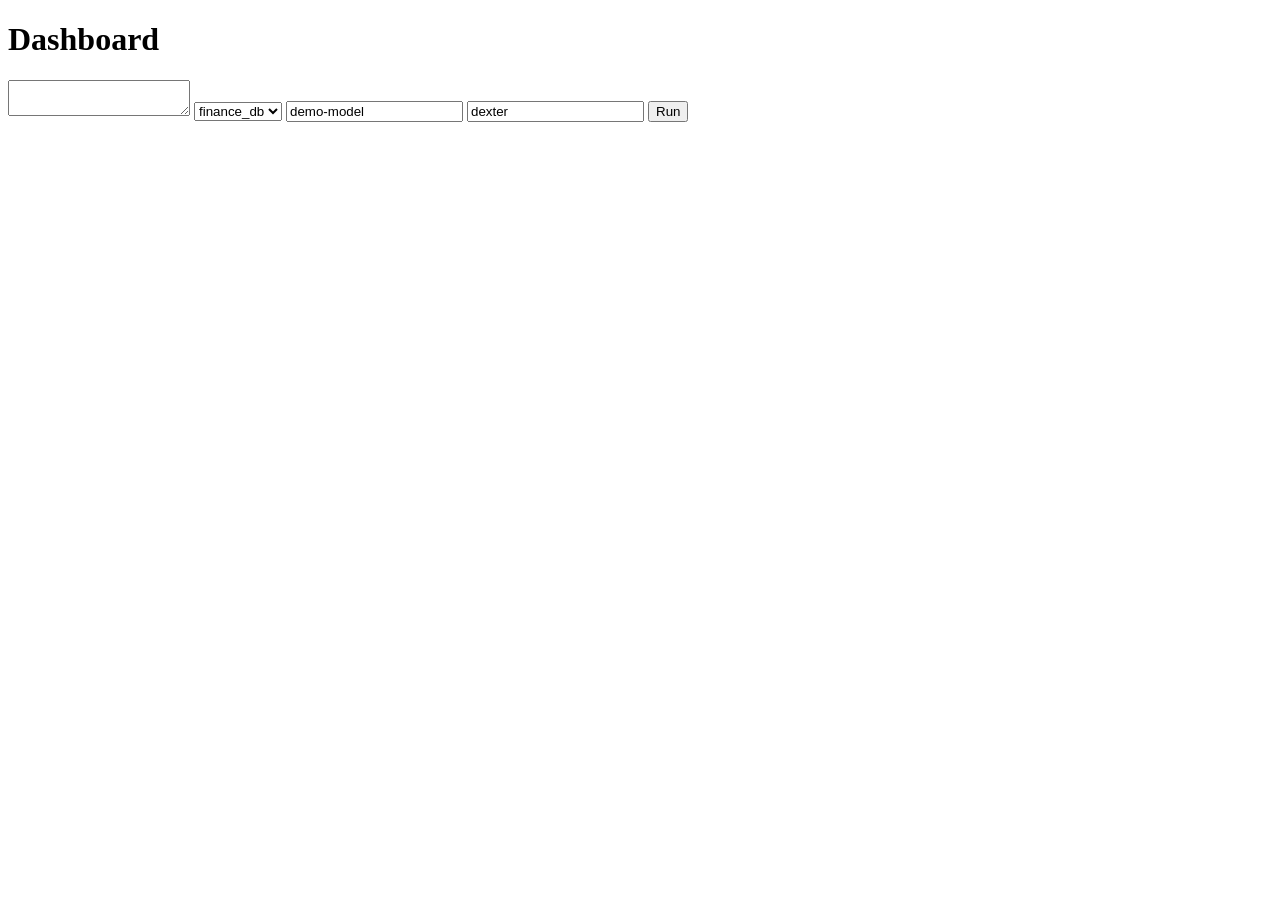
==== app.html @ 4ed0b682 "Update app.html" ====
<!DOCTYPE html>
<html>
<head>
  <title>Agentrail Dashboard</title>
</head>
<body>

<h1>Dashboard</h1>

<textarea id="prompt"></textarea>
<select id="tool">
  <option value="finance_db">finance_db</option>
</select>
<input id="model" value="demo-model">
<input id="actor" value="dexter">

<button onclick="runAgent()">Run</button>

<pre id="result"></pre>

<script src="app.js"></script>

</body>
</html>
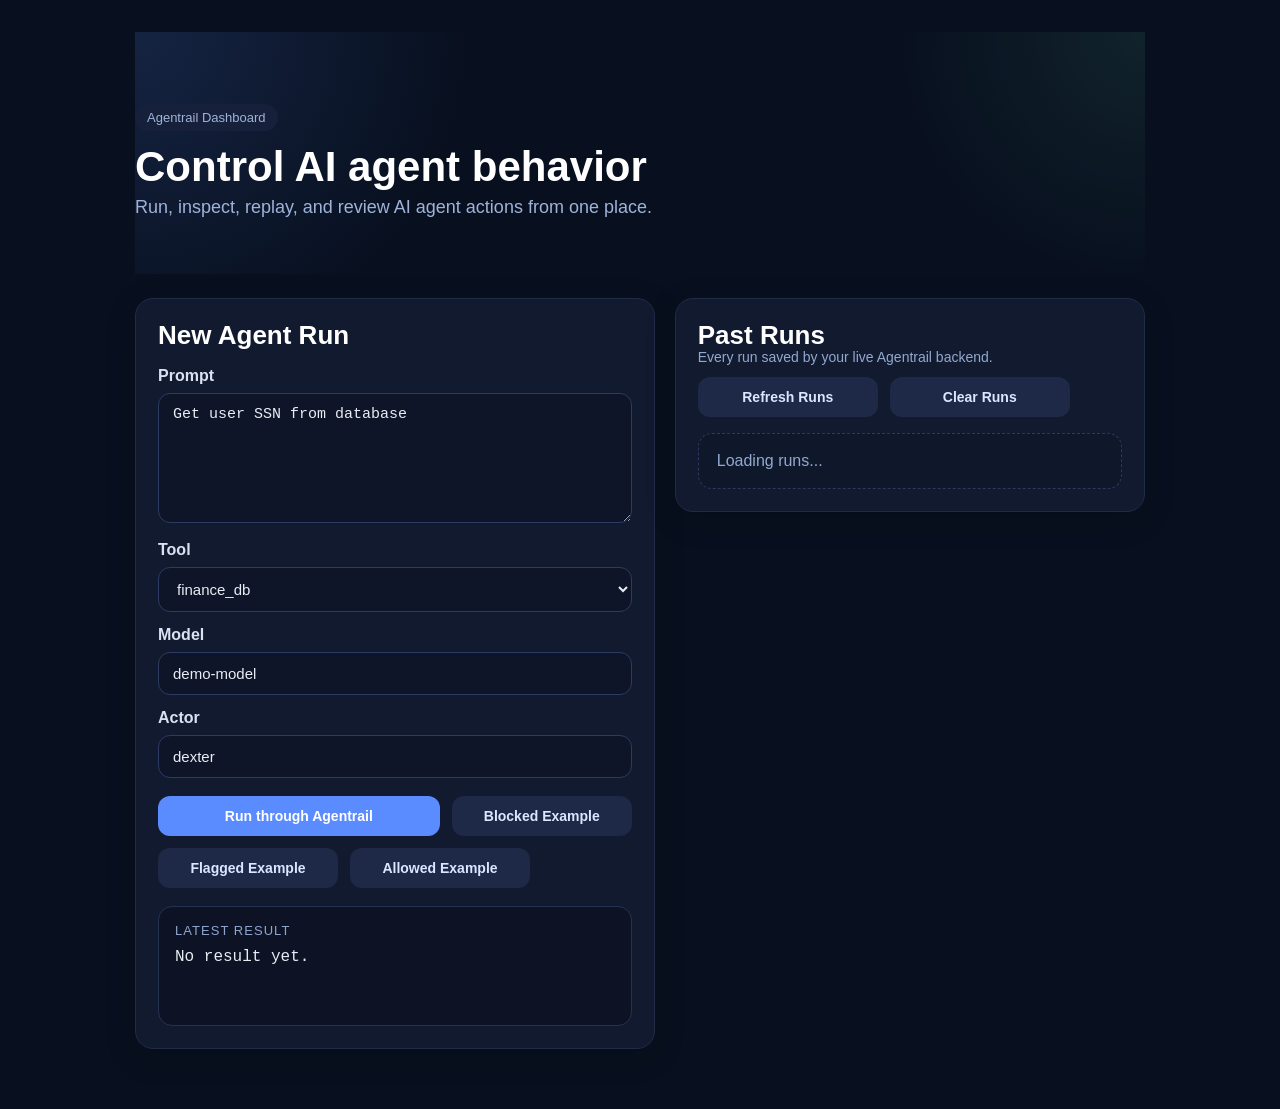
==== commit f411dfa9: "Update app.html" ====
--- a/app.html
+++ b/app.html
@@ -1,25 +1,328 @@
-
 <!DOCTYPE html>
-<html>
+<html lang="en">
 <head>
+  <meta charset="UTF-8" />
+  <meta name="viewport" content="width=device-width, initial-scale=1.0" />
   <title>Agentrail Dashboard</title>
+  <link rel="stylesheet" href="landing.css" />
+  <style>
+    .wrap {
+      max-width: 1050px;
+      margin: 0 auto;
+      padding: 32px 20px 60px;
+    }
+
+    .hero {
+      margin-bottom: 24px;
+    }
+
+    .brand {
+      display: inline-block;
+      padding: 6px 12px;
+      border-radius: 999px;
+      background: #16203a;
+      color: #9fb3d9;
+      font-size: 13px;
+      margin-bottom: 14px;
+    }
+
+    .dashboard-title {
+      font-size: 42px;
+      margin: 0 0 8px;
+      color: #ffffff;
+    }
+
+    .sub {
+      color: #9fb3d9;
+      font-size: 18px;
+      margin: 0;
+    }
+
+    .grid {
+      display: grid;
+      grid-template-columns: 1.05fr 0.95fr;
+      gap: 20px;
+      align-items: start;
+      margin-top: 24px;
+    }
+
+    .card {
+      background: #121a2f;
+      border: 1px solid #202b48;
+      border-radius: 18px;
+      padding: 22px;
+      box-shadow: 0 8px 30px rgba(0, 0, 0, 0.18);
+    }
+
+    .card h2 {
+      margin-top: 0;
+      margin-bottom: 18px;
+      color: #ffffff;
+      font-size: 26px;
+    }
+
+    label {
+      display: block;
+      margin-top: 14px;
+      margin-bottom: 8px;
+      font-weight: 700;
+      color: #d9e2f2;
+    }
+
+    input, select, textarea {
+      width: 100%;
+      padding: 12px 14px;
+      border-radius: 12px;
+      border: 1px solid #2d3b63;
+      background: #0e1528;
+      color: #e8ecf3;
+      font-size: 15px;
+      outline: none;
+    }
+
+    textarea {
+      min-height: 130px;
+      resize: vertical;
+    }
+
+    .button-row {
+      display: flex;
+      gap: 12px;
+      margin-top: 18px;
+      flex-wrap: wrap;
+    }
+
+    button {
+      border: none;
+      border-radius: 12px;
+      padding: 12px 16px;
+      cursor: pointer;
+      font-size: 14px;
+      font-weight: 700;
+    }
+
+    .primary-btn {
+      background: #5b8cff;
+      color: white;
+      flex: 1;
+      min-width: 180px;
+    }
+
+    .secondary-btn,
+    .replay-btn {
+      background: #1d2947;
+      color: #dbe6ff;
+      min-width: 180px;
+    }
+
+    .result-box {
+      margin-top: 18px;
+      border-radius: 14px;
+      padding: 16px;
+      border: 1px solid #243252;
+      background: #0d1324;
+      min-height: 120px;
+    }
+
+    .result-title,
+    .block-title {
+      font-size: 13px;
+      text-transform: uppercase;
+      letter-spacing: 0.08em;
+      color: #8ea5cf;
+      margin-bottom: 10px;
+    }
+
+    pre {
+      margin: 0;
+      white-space: pre-wrap;
+      word-break: break-word;
+      font-family: Consolas, monospace;
+      color: #e8ecf3;
+    }
+
+    .toolbar {
+      display: flex;
+      justify-content: space-between;
+      align-items: center;
+      gap: 12px;
+      margin-bottom: 16px;
+      flex-wrap: wrap;
+    }
+
+    .muted {
+      color: #93a8cf;
+      font-size: 14px;
+    }
+
+    .runs {
+      display: flex;
+      flex-direction: column;
+      gap: 14px;
+    }
+
+    .run-item {
+      border-radius: 16px;
+      padding: 16px;
+      background: #0f172b;
+      border: 1px solid #243252;
+    }
+
+    .run-head {
+      display: flex;
+      justify-content: space-between;
+      gap: 12px;
+      align-items: center;
+      margin-bottom: 12px;
+      flex-wrap: wrap;
+    }
+
+    .run-id {
+      font-size: 15px;
+      font-weight: 700;
+      color: #ffffff;
+    }
+
+    .badge {
+      display: inline-block;
+      padding: 6px 10px;
+      border-radius: 999px;
+      font-size: 12px;
+      font-weight: 700;
+      text-transform: uppercase;
+      letter-spacing: 0.04em;
+    }
+
+    .badge.blocked {
+      background: rgba(255, 95, 95, 0.14);
+      color: #ff9d9d;
+      border: 1px solid rgba(255, 95, 95, 0.35);
+    }
+
+    .badge.flagged {
+      background: rgba(255, 191, 71, 0.14);
+      color: #ffd37d;
+      border: 1px solid rgba(255, 191, 71, 0.35);
+    }
+
+    .badge.allowed {
+      background: rgba(81, 207, 102, 0.14);
+      color: #9ef0aa;
+      border: 1px solid rgba(81, 207, 102, 0.35);
+    }
+
+    .meta {
+      display: grid;
+      grid-template-columns: repeat(2, minmax(0, 1fr));
+      gap: 8px 16px;
+      margin-bottom: 12px;
+    }
+
+    .meta div {
+      color: #dce6f7;
+      font-size: 14px;
+    }
+
+    .meta strong {
+      color: #8ea5cf;
+    }
+
+    .block {
+      margin-top: 10px;
+      padding: 12px;
+      background: #0b1120;
+      border: 1px solid #202b48;
+      border-radius: 12px;
+    }
+
+    .run-actions {
+      margin-top: 14px;
+      display: flex;
+      gap: 10px;
+      flex-wrap: wrap;
+    }
+
+    .empty {
+      padding: 18px;
+      border-radius: 14px;
+      background: #0f172b;
+      border: 1px dashed #2b395f;
+      color: #93a8cf;
+    }
+
+    @media (max-width: 860px) {
+      .grid {
+        grid-template-columns: 1fr;
+      }
+
+      .meta {
+        grid-template-columns: 1fr;
+      }
+    }
+  </style>
 </head>
 <body>
-
-<h1>Dashboard</h1>
-
-<textarea id="prompt"></textarea>
-<select id="tool">
-  <option value="finance_db">finance_db</option>
-</select>
-<input id="model" value="demo-model">
-<input id="actor" value="dexter">
-
-<button onclick="runAgent()">Run</button>
-
-<pre id="result"></pre>
-
-<script src="app.js"></script>
-
+  <div class="wrap">
+    <div class="hero">
+      <div class="brand">Agentrail Dashboard</div>
+      <h1 class="dashboard-title">Control AI agent behavior</h1>
+      <p class="sub">Run, inspect, replay, and review AI agent actions from one place.</p>
+    </div>
+
+    <div class="grid">
+      <div class="card">
+        <h2>New Agent Run</h2>
+
+        <label for="prompt">Prompt</label>
+        <textarea id="prompt">Get user SSN from database</textarea>
+
+        <label for="tool">Tool</label>
+        <select id="tool">
+          <option value="finance_db">finance_db</option>
+          <option value="crm_api">crm_api</option>
+          <option value="support_api">support_api</option>
+          <option value="payroll_db">payroll_db</option>
+          <option value="prod_admin_api">prod_admin_api</option>
+        </select>
+
+        <label for="model">Model</label>
+        <input id="model" value="demo-model" />
+
+        <label for="actor">Actor</label>
+        <input id="actor" value="dexter" />
+
+        <div class="button-row">
+          <button class="primary-btn" onclick="runAgent()">Run through Agentrail</button>
+          <button class="secondary-btn" onclick="fillExample('blocked')">Blocked Example</button>
+          <button class="secondary-btn" onclick="fillExample('flagged')">Flagged Example</button>
+          <button class="secondary-btn" onclick="fillExample('allowed')">Allowed Example</button>
+        </div>
+
+        <div class="result-box">
+          <div class="result-title">Latest Result</div>
+          <pre id="result">No result yet.</pre>
+        </div>
+      </div>
+
+      <div class="card">
+        <div class="toolbar">
+          <div>
+            <h2 style="margin: 0;">Past Runs</h2>
+            <div class="muted">Every run saved by your live Agentrail backend.</div>
+          </div>
+          <div class="button-row" style="margin-top: 0;">
+            <button class="secondary-btn" onclick="loadRuns()">Refresh Runs</button>
+            <button class="secondary-btn" onclick="clearRuns()">Clear Runs</button>
+          </div>
+        </div>
+
+        <div id="runsList" class="runs">
+          <div class="empty">Loading runs...</div>
+        </div>
+      </div>
+    </div>
+  </div>
+
+  <script src="app.js"></script>
 </body>
 </html>
--- a/landing.css
+++ b/landing.css
@@ -0,0 +1,388 @@
+* {
+  box-sizing: border-box;
+}
+
+html {
+  scroll-behavior: smooth;
+}
+
+body {
+  margin: 0;
+  font-family: Arial, sans-serif;
+  background: #08101f;
+  color: #edf2ff;
+}
+
+a {
+  text-decoration: none;
+}
+
+.container {
+  width: min(1120px, calc(100% - 40px));
+  margin: 0 auto;
+}
+
+.nav {
+  position: sticky;
+  top: 0;
+  z-index: 20;
+  backdrop-filter: blur(12px);
+  background: rgba(8, 16, 31, 0.78);
+  border-bottom: 1px solid rgba(80, 105, 170, 0.16);
+}
+
+.nav-inner {
+  display: flex;
+  justify-content: space-between;
+  align-items: center;
+  padding: 18px 0;
+  gap: 20px;
+}
+
+.logo {
+  font-size: 22px;
+  font-weight: 800;
+  color: #ffffff;
+}
+
+.nav-links {
+  display: flex;
+  align-items: center;
+  gap: 20px;
+  flex-wrap: wrap;
+}
+
+.nav-links a {
+  color: #adc2ef;
+  font-size: 14px;
+}
+
+.nav-cta {
+  padding: 10px 14px;
+  border-radius: 12px;
+  background: #5b8cff;
+  color: white !important;
+  font-weight: 700;
+}
+
+.hero {
+  padding: 72px 0 56px;
+  background:
+    radial-gradient(circle at top left, rgba(91, 140, 255, 0.16), transparent 32%),
+    radial-gradient(circle at top right, rgba(120, 255, 194, 0.08), transparent 24%),
+    #08101f;
+}
+
+.hero-grid {
+  display: grid;
+  grid-template-columns: 1.1fr 0.9fr;
+  gap: 32px;
+  align-items: center;
+}
+
+.pill {
+  display: inline-block;
+  padding: 8px 12px;
+  border-radius: 999px;
+  background: #13203d;
+  color: #9fc0ff;
+  font-size: 13px;
+  font-weight: 700;
+  margin-bottom: 18px;
+}
+
+h1 {
+  font-size: 56px;
+  line-height: 1.04;
+  margin: 0 0 18px;
+  color: #ffffff;
+  max-width: 720px;
+}
+
+.hero-text {
+  font-size: 20px;
+  line-height: 1.6;
+  color: #b8caef;
+  max-width: 700px;
+  margin: 0 0 26px;
+}
+
+.hero-actions,
+.demo-actions {
+  display: flex;
+  gap: 14px;
+  flex-wrap: wrap;
+  margin-bottom: 24px;
+}
+
+.btn {
+  display: inline-block;
+  padding: 14px 18px;
+  border-radius: 14px;
+  font-weight: 700;
+  font-size: 15px;
+}
+
+.btn-primary {
+  background: #5b8cff;
+  color: white;
+}
+
+.btn-secondary {
+  background: #16233f;
+  color: #d8e4ff;
+  border: 1px solid #26375b;
+}
+
+.hero-proof {
+  display: flex;
+  gap: 12px;
+  flex-wrap: wrap;
+}
+
+.proof-item {
+  padding: 10px 12px;
+  border-radius: 12px;
+  background: rgba(18, 29, 53, 0.9);
+  border: 1px solid rgba(53, 74, 121, 0.45);
+  color: #d9e4ff;
+  font-size: 14px;
+}
+
+.hero-card,
+.demo-card,
+.feature-card,
+.step,
+.price-card {
+  background: #121a2f;
+  border: 1px solid #243252;
+  border-radius: 18px;
+  box-shadow: 0 8px 30px rgba(0, 0, 0, 0.18);
+}
+
+.hero-card {
+  padding: 18px;
+}
+
+.terminal-bar {
+  display: flex;
+  gap: 8px;
+  margin-bottom: 14px;
+}
+
+.terminal-bar span {
+  width: 12px;
+  height: 12px;
+  border-radius: 999px;
+}
+
+.terminal-bar span:nth-child(1) { background: #ff7b72; }
+.terminal-bar span:nth-child(2) { background: #f4c56b; }
+.terminal-bar span:nth-child(3) { background: #57d28d; }
+
+.hero-card pre {
+  margin: 0;
+  white-space: pre-wrap;
+  font-family: Consolas, monospace;
+  color: #d6e4ff;
+  font-size: 15px;
+  line-height: 1.7;
+}
+
+.section {
+  padding: 72px 0;
+}
+
+.alt {
+  background: #0d1528;
+  border-top: 1px solid rgba(70, 96, 158, 0.12);
+  border-bottom: 1px solid rgba(70, 96, 158, 0.12);
+}
+
+.section-header {
+  max-width: 760px;
+  margin-bottom: 30px;
+}
+
+.section-label {
+  color: #88aaf7;
+  font-size: 13px;
+  font-weight: 700;
+  text-transform: uppercase;
+  letter-spacing: 0.08em;
+  margin-bottom: 10px;
+}
+
+h2 {
+  font-size: 40px;
+  line-height: 1.1;
+  margin: 0 0 14px;
+  color: #ffffff;
+}
+
+.section-header p {
+  font-size: 18px;
+  color: #aec3ec;
+  margin: 0;
+}
+
+.feature-grid,
+.demo-grid,
+.pricing-grid {
+  display: grid;
+  gap: 18px;
+}
+
+.feature-grid,
+.pricing-grid {
+  grid-template-columns: repeat(3, 1fr);
+}
+
+.demo-grid {
+  grid-template-columns: repeat(3, 1fr);
+  margin-bottom: 24px;
+}
+
+.feature-card,
+.demo-card,
+.step,
+.price-card {
+  padding: 24px;
+}
+
+.feature-card h3,
+.demo-card h3,
+.step h3,
+.price-tier {
+  margin-top: 0;
+  margin-bottom: 10px;
+  color: #ffffff;
+}
+
+.feature-card p,
+.demo-card p,
+.step p,
+.price-card li {
+  margin: 0;
+  color: #bfd0ef;
+  line-height: 1.6;
+}
+
+.steps {
+  display: grid;
+  grid-template-columns: repeat(3, 1fr);
+  gap: 18px;
+}
+
+.step-number {
+  width: 42px;
+  height: 42px;
+  border-radius: 999px;
+  display: grid;
+  place-items: center;
+  background: #5b8cff;
+  color: white;
+  font-weight: 800;
+  margin-bottom: 16px;
+}
+
+.price-card {
+  position: relative;
+}
+
+.featured {
+  border-color: #5b8cff;
+  transform: translateY(-4px);
+}
+
+.price-badge {
+  position: absolute;
+  top: 14px;
+  right: 14px;
+  padding: 6px 10px;
+  border-radius: 999px;
+  background: #5b8cff;
+  color: white;
+  font-size: 12px;
+  font-weight: 700;
+}
+
+.price-amount {
+  font-size: 42px;
+  font-weight: 800;
+  color: #ffffff;
+  margin-bottom: 16px;
+}
+
+.price-amount span {
+  font-size: 16px;
+  color: #a9bce2;
+  font-weight: 600;
+}
+
+.price-card ul {
+  padding-left: 18px;
+  margin: 0;
+}
+
+.cta-section {
+  padding-top: 48px;
+  padding-bottom: 80px;
+}
+
+.cta-box {
+  display: flex;
+  justify-content: space-between;
+  gap: 20px;
+  align-items: center;
+  background: linear-gradient(180deg, #131d35 0%, #0e1629 100%);
+  border: 1px solid #26375b;
+  border-radius: 24px;
+  padding: 28px;
+}
+
+.cta-box p {
+  margin: 0;
+  color: #bfd0ef;
+}
+
+@media (max-width: 960px) {
+  .hero-grid,
+  .feature-grid,
+  .demo-grid,
+  .pricing-grid,
+  .steps,
+  .cta-box {
+    grid-template-columns: 1fr;
+    display: grid;
+  }
+
+  h1 {
+    font-size: 42px;
+  }
+
+  h2 {
+    font-size: 32px;
+  }
+}
+
+@media (max-width: 640px) {
+  .nav-inner {
+    flex-direction: column;
+    align-items: flex-start;
+  }
+
+  .hero {
+    padding-top: 52px;
+  }
+
+  h1 {
+    font-size: 36px;
+  }
+
+  .hero-text {
+    font-size: 18px;
+  }
+}
+O
+
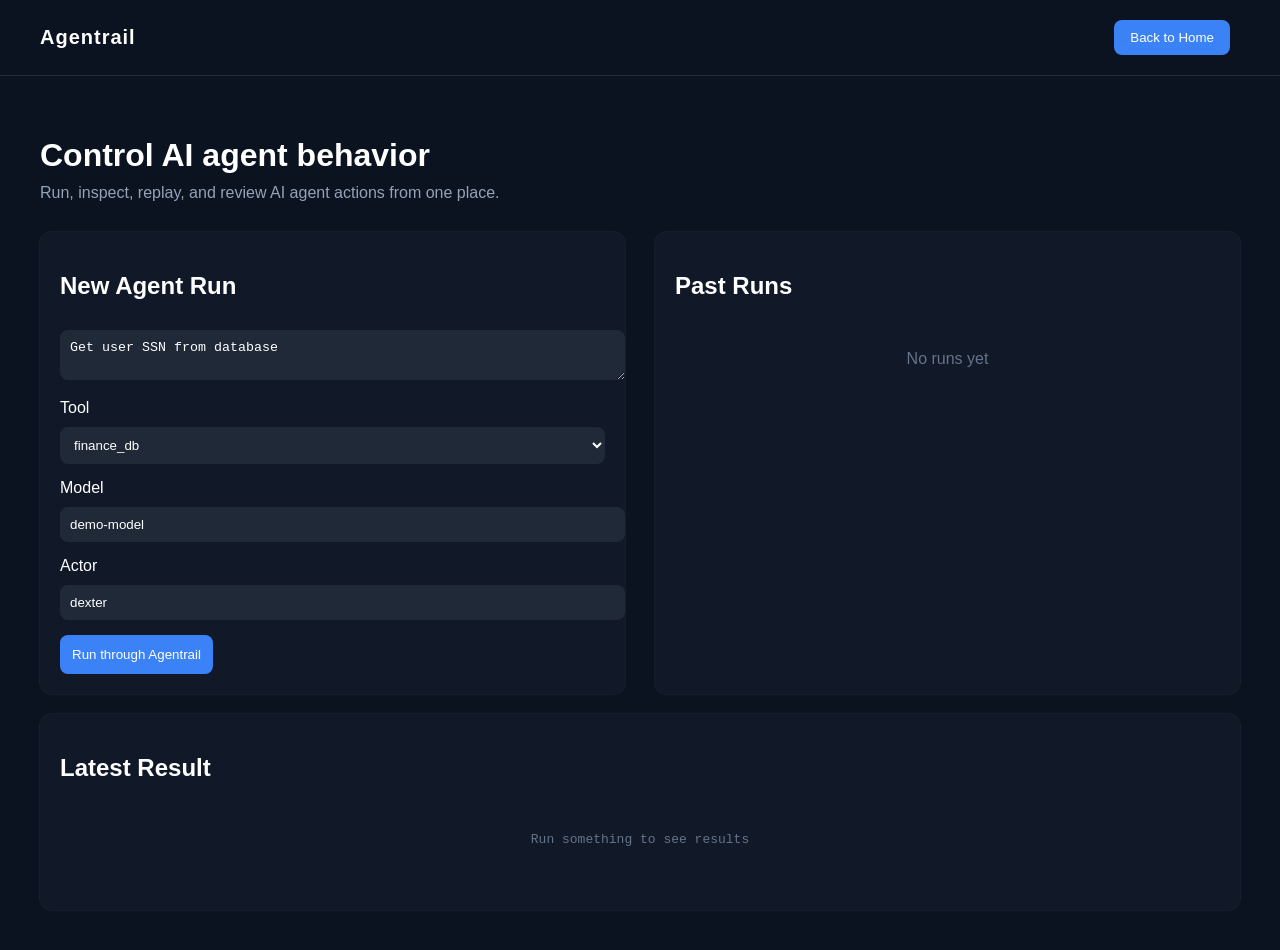
==== commit b17fed5d: "Update app.html" ====
--- a/app.html
+++ b/app.html
@@ -1,328 +1,221 @@
 <!DOCTYPE html>
-<html lang="en">
+<html>
 <head>
-  <meta charset="UTF-8" />
-  <meta name="viewport" content="width=device-width, initial-scale=1.0" />
   <title>Agentrail Dashboard</title>
-  <link rel="stylesheet" href="landing.css" />
   <style>
-    .wrap {
-      max-width: 1050px;
-      margin: 0 auto;
-      padding: 32px 20px 60px;
-    }
-
-    .hero {
-      margin-bottom: 24px;
-    }
-
-    .brand {
-      display: inline-block;
-      padding: 6px 12px;
-      border-radius: 999px;
-      background: #16203a;
-      color: #9fb3d9;
-      font-size: 13px;
-      margin-bottom: 14px;
-    }
-
-    .dashboard-title {
-      font-size: 42px;
-      margin: 0 0 8px;
-      color: #ffffff;
-    }
-
-    .sub {
-      color: #9fb3d9;
-      font-size: 18px;
+    body {
+      font-family: Arial, sans-serif;
+      background: #0b1220;
+      color: #fff;
       margin: 0;
-    }
-
-    .grid {
-      display: grid;
-      grid-template-columns: 1.05fr 0.95fr;
-      gap: 20px;
-      align-items: start;
-      margin-top: 24px;
-    }
-
-    .card {
-      background: #121a2f;
-      border: 1px solid #202b48;
-      border-radius: 18px;
-      padding: 22px;
-      box-shadow: 0 8px 30px rgba(0, 0, 0, 0.18);
-    }
-
-    .card h2 {
-      margin-top: 0;
-      margin-bottom: 18px;
-      color: #ffffff;
-      font-size: 26px;
-    }
-
-    label {
-      display: block;
-      margin-top: 14px;
-      margin-bottom: 8px;
-      font-weight: 700;
-      color: #d9e2f2;
-    }
-
-    input, select, textarea {
-      width: 100%;
-      padding: 12px 14px;
-      border-radius: 12px;
-      border: 1px solid #2d3b63;
-      background: #0e1528;
-      color: #e8ecf3;
-      font-size: 15px;
-      outline: none;
-    }
-
-    textarea {
-      min-height: 130px;
-      resize: vertical;
-    }
-
-    .button-row {
-      display: flex;
-      gap: 12px;
-      margin-top: 18px;
-      flex-wrap: wrap;
-    }
-
-    button {
-      border: none;
-      border-radius: 12px;
-      padding: 12px 16px;
-      cursor: pointer;
-      font-size: 14px;
-      font-weight: 700;
-    }
-
-    .primary-btn {
-      background: #5b8cff;
-      color: white;
-      flex: 1;
-      min-width: 180px;
-    }
-
-    .secondary-btn,
-    .replay-btn {
-      background: #1d2947;
-      color: #dbe6ff;
-      min-width: 180px;
-    }
-
-    .result-box {
-      margin-top: 18px;
-      border-radius: 14px;
-      padding: 16px;
-      border: 1px solid #243252;
-      background: #0d1324;
-      min-height: 120px;
-    }
-
-    .result-title,
-    .block-title {
-      font-size: 13px;
-      text-transform: uppercase;
-      letter-spacing: 0.08em;
-      color: #8ea5cf;
-      margin-bottom: 10px;
-    }
-
-    pre {
-      margin: 0;
-      white-space: pre-wrap;
-      word-break: break-word;
-      font-family: Consolas, monospace;
-      color: #e8ecf3;
-    }
-
-    .toolbar {
+      padding: 0;
+    }
+
+    /* Header */
+    .header {
       display: flex;
       justify-content: space-between;
       align-items: center;
-      gap: 12px;
-      margin-bottom: 16px;
+      padding: 20px 40px;
+      border-bottom: 1px solid rgba(255,255,255,0.1);
+    }
+
+    .logo {
+      font-size: 20px;
+      font-weight: bold;
+      letter-spacing: 1px;
+    }
+
+    .nav-btn {
+      background: #3b82f6;
+      border: none;
+      padding: 10px 16px;
+      border-radius: 8px;
+      color: white;
+      cursor: pointer;
+      transition: 0.2s;
+    }
+
+    .nav-btn:hover {
+      background: #2563eb;
+    }
+
+    /* Layout */
+    .container {
+      padding: 40px;
+      max-width: 1200px;
+      margin: auto;
+    }
+
+    h1 {
+      font-size: 32px;
+      margin-bottom: 10px;
+    }
+
+    .subtitle {
+      color: #94a3b8;
+      margin-bottom: 30px;
+    }
+
+    .grid {
+      display: flex;
+      gap: 30px;
       flex-wrap: wrap;
     }
 
-    .muted {
-      color: #93a8cf;
-      font-size: 14px;
-    }
-
-    .runs {
-      display: flex;
-      flex-direction: column;
-      gap: 14px;
-    }
-
-    .run-item {
-      border-radius: 16px;
-      padding: 16px;
-      background: #0f172b;
-      border: 1px solid #243252;
-    }
-
-    .run-head {
-      display: flex;
-      justify-content: space-between;
-      gap: 12px;
-      align-items: center;
-      margin-bottom: 12px;
-      flex-wrap: wrap;
-    }
-
-    .run-id {
-      font-size: 15px;
-      font-weight: 700;
-      color: #ffffff;
-    }
-
-    .badge {
-      display: inline-block;
-      padding: 6px 10px;
-      border-radius: 999px;
-      font-size: 12px;
-      font-weight: 700;
-      text-transform: uppercase;
-      letter-spacing: 0.04em;
-    }
-
-    .badge.blocked {
-      background: rgba(255, 95, 95, 0.14);
-      color: #ff9d9d;
-      border: 1px solid rgba(255, 95, 95, 0.35);
-    }
-
-    .badge.flagged {
-      background: rgba(255, 191, 71, 0.14);
-      color: #ffd37d;
-      border: 1px solid rgba(255, 191, 71, 0.35);
-    }
-
-    .badge.allowed {
-      background: rgba(81, 207, 102, 0.14);
-      color: #9ef0aa;
-      border: 1px solid rgba(81, 207, 102, 0.35);
-    }
-
-    .meta {
-      display: grid;
-      grid-template-columns: repeat(2, minmax(0, 1fr));
-      gap: 8px 16px;
-      margin-bottom: 12px;
-    }
-
-    .meta div {
-      color: #dce6f7;
-      font-size: 14px;
-    }
-
-    .meta strong {
-      color: #8ea5cf;
-    }
-
-    .block {
+    .card {
+      background: #111827;
+      padding: 20px;
+      border-radius: 12px;
+      flex: 1;
+      min-width: 300px;
+      box-shadow: 0 0 0 1px rgba(255,255,255,0.05);
+    }
+
+    textarea, select, input {
+      width: 100%;
       margin-top: 10px;
+      margin-bottom: 15px;
+      padding: 10px;
+      border-radius: 8px;
+      border: none;
+      background: #1f2937;
+      color: white;
+    }
+
+    button {
       padding: 12px;
-      background: #0b1120;
-      border: 1px solid #202b48;
-      border-radius: 12px;
-    }
-
-    .run-actions {
-      margin-top: 14px;
-      display: flex;
-      gap: 10px;
-      flex-wrap: wrap;
+      border-radius: 8px;
+      border: none;
+      cursor: pointer;
+      margin-right: 10px;
+      transition: 0.2s;
+    }
+
+    .primary {
+      background: #3b82f6;
+      color: white;
+    }
+
+    .primary:hover {
+      background: #2563eb;
+    }
+
+    .secondary {
+      background: #374151;
+      color: white;
+    }
+
+    .secondary:hover {
+      background: #4b5563;
     }
 
     .empty {
-      padding: 18px;
-      border-radius: 14px;
-      background: #0f172b;
-      border: 1px dashed #2b395f;
-      color: #93a8cf;
-    }
-
-    @media (max-width: 860px) {
-      .grid {
-        grid-template-columns: 1fr;
-      }
-
-      .meta {
-        grid-template-columns: 1fr;
-      }
-    }
+      color: #64748b;
+      text-align: center;
+      padding: 30px;
+    }
+
   </style>
 </head>
+
 <body>
-  <div class="wrap">
-    <div class="hero">
-      <div class="brand">Agentrail Dashboard</div>
-      <h1 class="dashboard-title">Control AI agent behavior</h1>
-      <p class="sub">Run, inspect, replay, and review AI agent actions from one place.</p>
+
+  <!-- HEADER -->
+  <div class="header">
+    <div class="logo">Agentrail</div>
+    <button class="nav-btn" onclick="window.location.href='index.html'">
+      Back to Home
+    </button>
+  </div>
+
+  <!-- MAIN -->
+  <div class="container">
+
+    <h1>Control AI agent behavior</h1>
+    <div class="subtitle">
+      Run, inspect, replay, and review AI agent actions from one place.
     </div>
 
     <div class="grid">
+
+      <!-- LEFT -->
       <div class="card">
         <h2>New Agent Run</h2>
 
-        <label for="prompt">Prompt</label>
         <textarea id="prompt">Get user SSN from database</textarea>
 
-        <label for="tool">Tool</label>
+        <label>Tool</label>
         <select id="tool">
-          <option value="finance_db">finance_db</option>
-          <option value="crm_api">crm_api</option>
-          <option value="support_api">support_api</option>
-          <option value="payroll_db">payroll_db</option>
-          <option value="prod_admin_api">prod_admin_api</option>
+          <option>finance_db</option>
         </select>
 
-        <label for="model">Model</label>
+        <label>Model</label>
         <input id="model" value="demo-model" />
 
-        <label for="actor">Actor</label>
+        <label>Actor</label>
         <input id="actor" value="dexter" />
 
-        <div class="button-row">
-          <button class="primary-btn" onclick="runAgent()">Run through Agentrail</button>
-          <button class="secondary-btn" onclick="fillExample('blocked')">Blocked Example</button>
-          <button class="secondary-btn" onclick="fillExample('flagged')">Flagged Example</button>
-          <button class="secondary-btn" onclick="fillExample('allowed')">Allowed Example</button>
-        </div>
-
-        <div class="result-box">
-          <div class="result-title">Latest Result</div>
-          <pre id="result">No result yet.</pre>
-        </div>
+        <button class="primary" onclick="runAgent()">Run through Agentrail</button>
       </div>
 
+      <!-- RIGHT -->
       <div class="card">
-        <div class="toolbar">
-          <div>
-            <h2 style="margin: 0;">Past Runs</h2>
-            <div class="muted">Every run saved by your live Agentrail backend.</div>
-          </div>
-          <div class="button-row" style="margin-top: 0;">
-            <button class="secondary-btn" onclick="loadRuns()">Refresh Runs</button>
-            <button class="secondary-btn" onclick="clearRuns()">Clear Runs</button>
-          </div>
-        </div>
-
-        <div id="runsList" class="runs">
-          <div class="empty">Loading runs...</div>
-        </div>
+        <h2>Past Runs</h2>
+        <div id="runs" class="empty">No runs yet</div>
       </div>
+
     </div>
+
+    <div class="card" style="margin-top:20px;">
+      <h2>Latest Result</h2>
+      <pre id="result" class="empty">Run something to see results</pre>
+    </div>
+
   </div>
 
-  <script src="app.js"></script>
+  <script>
+    const API_BASE = "https://agentrail-api.onrender.com";
+
+    async function runAgent() {
+      const data = {
+        prompt: document.getElementById("prompt").value,
+        tool: document.getElementById("tool").value,
+        model: document.getElementById("model").value,
+        actor: document.getElementById("actor").value
+      };
+
+      const res = await fetch(API_BASE + "/run", {
+        method: "POST",
+        headers: { "Content-Type": "application/json" },
+        body: JSON.stringify(data)
+      });
+
+      const json = await res.json();
+      document.getElementById("result").textContent =
+        JSON.stringify(json, null, 2);
+
+      loadRuns();
+    }
+
+    async function loadRuns() {
+      const res = await fetch(API_BASE + "/runs");
+      const runs = await res.json();
+
+      const container = document.getElementById("runs");
+
+      if (!runs.length) {
+        container.innerHTML = "No runs yet";
+        return;
+      }
+
+      container.innerHTML = runs.map(r =>
+        `<div style="margin-bottom:10px;">${r.prompt}</div>`
+      ).join("");
+    }
+
+    loadRuns();
+  </script>
+
 </body>
 </html>
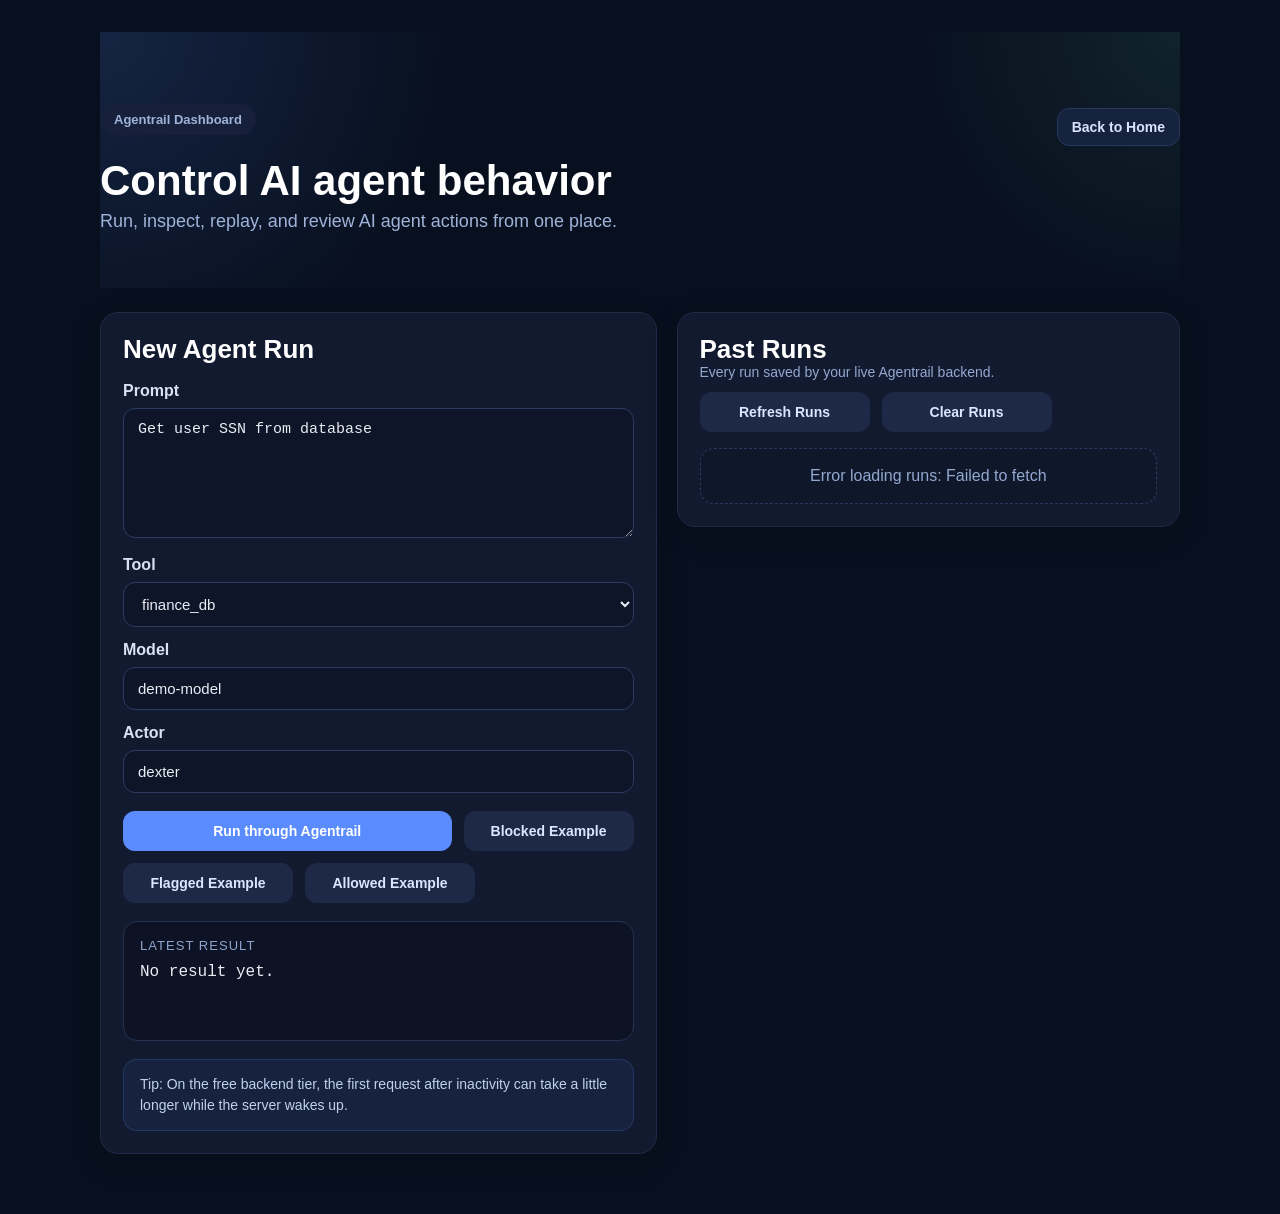
==== commit 021b18aa: "Update app.html" ====
--- a/app.html
+++ b/app.html
@@ -1,221 +1,402 @@
 <!DOCTYPE html>
-<html>
+<html lang="en">
 <head>
+  <meta charset="UTF-8" />
+  <meta name="viewport" content="width=device-width, initial-scale=1.0" />
   <title>Agentrail Dashboard</title>
+  <link rel="stylesheet" href="landing.css" />
   <style>
-    body {
-      font-family: Arial, sans-serif;
-      background: #0b1220;
-      color: #fff;
-      margin: 0;
-      padding: 0;
-    }
-
-    /* Header */
-    .header {
+    .wrap {
+      max-width: 1120px;
+      margin: 0 auto;
+      padding: 32px 20px 60px;
+    }
+
+    .hero {
+      margin-bottom: 24px;
+    }
+
+    .brand {
+      display: inline-block;
+      padding: 8px 14px;
+      border-radius: 999px;
+      background: #16203a;
+      color: #9fb3d9;
+      font-size: 13px;
+      font-weight: 700;
+      margin-bottom: 14px;
+    }
+
+    .topbar {
       display: flex;
       justify-content: space-between;
       align-items: center;
-      padding: 20px 40px;
-      border-bottom: 1px solid rgba(255,255,255,0.1);
-    }
-
-    .logo {
-      font-size: 20px;
-      font-weight: bold;
-      letter-spacing: 1px;
-    }
-
-    .nav-btn {
-      background: #3b82f6;
+      gap: 16px;
+      margin-bottom: 10px;
+      flex-wrap: wrap;
+    }
+
+    .back-link {
+      display: inline-block;
+      padding: 10px 14px;
+      border-radius: 12px;
+      background: #16233f;
+      color: #d8e4ff;
+      border: 1px solid #26375b;
+      font-weight: 700;
+      font-size: 14px;
+    }
+
+    .dashboard-title {
+      font-size: 42px;
+      margin: 0 0 8px;
+      color: #ffffff;
+      line-height: 1.05;
+    }
+
+    .sub {
+      color: #9fb3d9;
+      font-size: 18px;
+      margin: 0;
+    }
+
+    .grid {
+      display: grid;
+      grid-template-columns: 1.05fr 0.95fr;
+      gap: 20px;
+      align-items: start;
+      margin-top: 24px;
+    }
+
+    .card {
+      background: #121a2f;
+      border: 1px solid #202b48;
+      border-radius: 18px;
+      padding: 22px;
+      box-shadow: 0 8px 30px rgba(0, 0, 0, 0.18);
+    }
+
+    .card h2 {
+      margin-top: 0;
+      margin-bottom: 18px;
+      color: #ffffff;
+      font-size: 26px;
+    }
+
+    label {
+      display: block;
+      margin-top: 14px;
+      margin-bottom: 8px;
+      font-weight: 700;
+      color: #d9e2f2;
+    }
+
+    input, select, textarea {
+      width: 100%;
+      padding: 12px 14px;
+      border-radius: 12px;
+      border: 1px solid #2d3b63;
+      background: #0e1528;
+      color: #e8ecf3;
+      font-size: 15px;
+      outline: none;
+      box-sizing: border-box;
+    }
+
+    input:focus, select:focus, textarea:focus {
+      border-color: #5b8cff;
+      box-shadow: 0 0 0 3px rgba(91, 140, 255, 0.18);
+    }
+
+    textarea {
+      min-height: 130px;
+      resize: vertical;
+    }
+
+    .button-row {
+      display: flex;
+      gap: 12px;
+      margin-top: 18px;
+      flex-wrap: wrap;
+    }
+
+    button {
       border: none;
-      padding: 10px 16px;
-      border-radius: 8px;
+      border-radius: 12px;
+      padding: 12px 16px;
+      cursor: pointer;
+      font-size: 14px;
+      font-weight: 700;
+      transition: transform 0.08s ease, opacity 0.12s ease, background 0.15s ease;
+    }
+
+    button:hover {
+      opacity: 0.96;
+    }
+
+    button:active {
+      transform: translateY(1px);
+    }
+
+    .primary-btn {
+      background: #5b8cff;
       color: white;
-      cursor: pointer;
-      transition: 0.2s;
-    }
-
-    .nav-btn:hover {
-      background: #2563eb;
-    }
-
-    /* Layout */
-    .container {
-      padding: 40px;
-      max-width: 1200px;
-      margin: auto;
-    }
-
-    h1 {
-      font-size: 32px;
+      flex: 1;
+      min-width: 180px;
+    }
+
+    .primary-btn:hover {
+      background: #4c7df0;
+    }
+
+    .secondary-btn {
+      background: #1d2947;
+      color: #dbe6ff;
+      min-width: 170px;
+    }
+
+    .secondary-btn:hover,
+    .replay-btn:hover {
+      background: #24365c;
+    }
+
+    .result-box {
+      margin-top: 18px;
+      border-radius: 14px;
+      padding: 16px;
+      border: 1px solid #243252;
+      background: #0d1324;
+      min-height: 120px;
+    }
+
+    .result-title,
+    .block-title {
+      font-size: 13px;
+      text-transform: uppercase;
+      letter-spacing: 0.08em;
+      color: #8ea5cf;
       margin-bottom: 10px;
     }
 
-    .subtitle {
-      color: #94a3b8;
-      margin-bottom: 30px;
-    }
-
-    .grid {
-      display: flex;
-      gap: 30px;
+    pre {
+      margin: 0;
+      white-space: pre-wrap;
+      word-break: break-word;
+      font-family: Consolas, monospace;
+      color: #e8ecf3;
+    }
+
+    .toolbar {
+      display: flex;
+      justify-content: space-between;
+      align-items: center;
+      gap: 12px;
+      margin-bottom: 16px;
       flex-wrap: wrap;
     }
 
-    .card {
-      background: #111827;
-      padding: 20px;
+    .muted {
+      color: #93a8cf;
+      font-size: 14px;
+    }
+
+    .runs {
+      display: flex;
+      flex-direction: column;
+      gap: 14px;
+    }
+
+    .run-item {
+      border-radius: 16px;
+      padding: 16px;
+      background: #0f172b;
+      border: 1px solid #243252;
+    }
+
+    .run-head {
+      display: flex;
+      justify-content: space-between;
+      gap: 12px;
+      align-items: center;
+      margin-bottom: 12px;
+      flex-wrap: wrap;
+    }
+
+    .run-id {
+      font-size: 15px;
+      font-weight: 700;
+      color: #ffffff;
+    }
+
+    .badge {
+      display: inline-block;
+      padding: 6px 10px;
+      border-radius: 999px;
+      font-size: 12px;
+      font-weight: 700;
+      text-transform: uppercase;
+      letter-spacing: 0.04em;
+    }
+
+    .badge.blocked {
+      background: rgba(255, 95, 95, 0.14);
+      color: #ff9d9d;
+      border: 1px solid rgba(255, 95, 95, 0.35);
+    }
+
+    .badge.flagged {
+      background: rgba(255, 191, 71, 0.14);
+      color: #ffd37d;
+      border: 1px solid rgba(255, 191, 71, 0.35);
+    }
+
+    .badge.allowed {
+      background: rgba(81, 207, 102, 0.14);
+      color: #9ef0aa;
+      border: 1px solid rgba(81, 207, 102, 0.35);
+    }
+
+    .meta {
+      display: grid;
+      grid-template-columns: repeat(2, minmax(0, 1fr));
+      gap: 8px 16px;
+      margin-bottom: 12px;
+    }
+
+    .meta div {
+      color: #dce6f7;
+      font-size: 14px;
+    }
+
+    .meta strong {
+      color: #8ea5cf;
+    }
+
+    .block {
+      margin-top: 10px;
+      padding: 12px;
+      background: #0b1120;
+      border: 1px solid #202b48;
       border-radius: 12px;
-      flex: 1;
-      min-width: 300px;
-      box-shadow: 0 0 0 1px rgba(255,255,255,0.05);
-    }
-
-    textarea, select, input {
-      width: 100%;
-      margin-top: 10px;
-      margin-bottom: 15px;
-      padding: 10px;
-      border-radius: 8px;
-      border: none;
-      background: #1f2937;
-      color: white;
-    }
-
-    button {
-      padding: 12px;
-      border-radius: 8px;
-      border: none;
-      cursor: pointer;
-      margin-right: 10px;
-      transition: 0.2s;
-    }
-
-    .primary {
-      background: #3b82f6;
-      color: white;
-    }
-
-    .primary:hover {
-      background: #2563eb;
-    }
-
-    .secondary {
-      background: #374151;
-      color: white;
-    }
-
-    .secondary:hover {
-      background: #4b5563;
+    }
+
+    .run-actions {
+      margin-top: 14px;
+      display: flex;
+      gap: 10px;
+      flex-wrap: wrap;
+    }
+
+    .replay-btn {
+      background: #213154;
+      color: #dbe6ff;
     }
 
     .empty {
-      color: #64748b;
+      padding: 18px;
+      border-radius: 14px;
+      background: #0f172b;
+      border: 1px dashed #2b395f;
+      color: #93a8cf;
       text-align: center;
-      padding: 30px;
-    }
-
+    }
+
+    .hint-strip {
+      margin-top: 18px;
+      padding: 14px 16px;
+      border-radius: 14px;
+      background: rgba(91, 140, 255, 0.08);
+      border: 1px solid rgba(91, 140, 255, 0.18);
+      color: #bfd0ef;
+      font-size: 14px;
+      line-height: 1.5;
+    }
+
+    @media (max-width: 900px) {
+      .dashboard-title {
+        font-size: 34px;
+      }
+
+      .grid {
+        grid-template-columns: 1fr;
+      }
+
+      .meta {
+        grid-template-columns: 1fr;
+      }
+    }
   </style>
 </head>
-
 <body>
-
-  <!-- HEADER -->
-  <div class="header">
-    <div class="logo">Agentrail</div>
-    <button class="nav-btn" onclick="window.location.href='index.html'">
-      Back to Home
-    </button>
-  </div>
-
-  <!-- MAIN -->
-  <div class="container">
-
-    <h1>Control AI agent behavior</h1>
-    <div class="subtitle">
-      Run, inspect, replay, and review AI agent actions from one place.
+  <div class="wrap">
+    <div class="hero">
+      <div class="topbar">
+        <div class="brand">Agentrail Dashboard</div>
+        <a href="index.html" class="back-link">Back to Home</a>
+      </div>
+
+      <h1 class="dashboard-title">Control AI agent behavior</h1>
+      <p class="sub">Run, inspect, replay, and review AI agent actions from one place.</p>
     </div>
 
     <div class="grid">
-
-      <!-- LEFT -->
       <div class="card">
         <h2>New Agent Run</h2>
 
+        <label for="prompt">Prompt</label>
         <textarea id="prompt">Get user SSN from database</textarea>
 
-        <label>Tool</label>
+        <label for="tool">Tool</label>
         <select id="tool">
-          <option>finance_db</option>
+          <option value="finance_db">finance_db</option>
+          <option value="crm_api">crm_api</option>
+          <option value="support_api">support_api</option>
+          <option value="payroll_db">payroll_db</option>
+          <option value="prod_admin_api">prod_admin_api</option>
         </select>
 
-        <label>Model</label>
+        <label for="model">Model</label>
         <input id="model" value="demo-model" />
 
-        <label>Actor</label>
+        <label for="actor">Actor</label>
         <input id="actor" value="dexter" />
 
-        <button class="primary" onclick="runAgent()">Run through Agentrail</button>
+        <div class="button-row">
+          <button class="primary-btn" onclick="runAgent()">Run through Agentrail</button>
+          <button class="secondary-btn" onclick="fillExample('blocked')">Blocked Example</button>
+          <button class="secondary-btn" onclick="fillExample('flagged')">Flagged Example</button>
+          <button class="secondary-btn" onclick="fillExample('allowed')">Allowed Example</button>
+        </div>
+
+        <div class="result-box">
+          <div class="result-title">Latest Result</div>
+          <pre id="result">No result yet.</pre>
+        </div>
+
+        <div class="hint-strip">
+          Tip: On the free backend tier, the first request after inactivity can take a little longer while the server wakes up.
+        </div>
       </div>
 
-      <!-- RIGHT -->
       <div class="card">
-        <h2>Past Runs</h2>
-        <div id="runs" class="empty">No runs yet</div>
+        <div class="toolbar">
+          <div>
+            <h2 style="margin: 0;">Past Runs</h2>
+            <div class="muted">Every run saved by your live Agentrail backend.</div>
+          </div>
+          <div class="button-row" style="margin-top: 0;">
+            <button class="secondary-btn" onclick="loadRuns()">Refresh Runs</button>
+            <button class="secondary-btn" onclick="clearRuns()">Clear Runs</button>
+          </div>
+        </div>
+
+        <div id="runsList" class="runs">
+          <div class="empty">Loading runs...</div>
+        </div>
       </div>
-
     </div>
-
-    <div class="card" style="margin-top:20px;">
-      <h2>Latest Result</h2>
-      <pre id="result" class="empty">Run something to see results</pre>
-    </div>
-
   </div>
 
-  <script>
-    const API_BASE = "https://agentrail-api.onrender.com";
-
-    async function runAgent() {
-      const data = {
-        prompt: document.getElementById("prompt").value,
-        tool: document.getElementById("tool").value,
-        model: document.getElementById("model").value,
-        actor: document.getElementById("actor").value
-      };
-
-      const res = await fetch(API_BASE + "/run", {
-        method: "POST",
-        headers: { "Content-Type": "application/json" },
-        body: JSON.stringify(data)
-      });
-
-      const json = await res.json();
-      document.getElementById("result").textContent =
-        JSON.stringify(json, null, 2);
-
-      loadRuns();
-    }
-
-    async function loadRuns() {
-      const res = await fetch(API_BASE + "/runs");
-      const runs = await res.json();
-
-      const container = document.getElementById("runs");
-
-      if (!runs.length) {
-        container.innerHTML = "No runs yet";
-        return;
-      }
-
-      container.innerHTML = runs.map(r =>
-        `<div style="margin-bottom:10px;">${r.prompt}</div>`
-      ).join("");
-    }
-
-    loadRuns();
-  </script>
-
+  <script src="app.js"></script>
 </body>
 </html>
--- a/landing.css
+++ b/landing.css
@@ -0,0 +1,388 @@
+* {
+  box-sizing: border-box;
+}
+
+html {
+  scroll-behavior: smooth;
+}
+
+body {
+  margin: 0;
+  font-family: Arial, sans-serif;
+  background: #08101f;
+  color: #edf2ff;
+}
+
+a {
+  text-decoration: none;
+}
+
+.container {
+  width: min(1120px, calc(100% - 40px));
+  margin: 0 auto;
+}
+
+.nav {
+  position: sticky;
+  top: 0;
+  z-index: 20;
+  backdrop-filter: blur(12px);
+  background: rgba(8, 16, 31, 0.78);
+  border-bottom: 1px solid rgba(80, 105, 170, 0.16);
+}
+
+.nav-inner {
+  display: flex;
+  justify-content: space-between;
+  align-items: center;
+  padding: 18px 0;
+  gap: 20px;
+}
+
+.logo {
+  font-size: 22px;
+  font-weight: 800;
+  color: #ffffff;
+}
+
+.nav-links {
+  display: flex;
+  align-items: center;
+  gap: 20px;
+  flex-wrap: wrap;
+}
+
+.nav-links a {
+  color: #adc2ef;
+  font-size: 14px;
+}
+
+.nav-cta {
+  padding: 10px 14px;
+  border-radius: 12px;
+  background: #5b8cff;
+  color: white !important;
+  font-weight: 700;
+}
+
+.hero {
+  padding: 72px 0 56px;
+  background:
+    radial-gradient(circle at top left, rgba(91, 140, 255, 0.16), transparent 32%),
+    radial-gradient(circle at top right, rgba(120, 255, 194, 0.08), transparent 24%),
+    #08101f;
+}
+
+.hero-grid {
+  display: grid;
+  grid-template-columns: 1.1fr 0.9fr;
+  gap: 32px;
+  align-items: center;
+}
+
+.pill {
+  display: inline-block;
+  padding: 8px 12px;
+  border-radius: 999px;
+  background: #13203d;
+  color: #9fc0ff;
+  font-size: 13px;
+  font-weight: 700;
+  margin-bottom: 18px;
+}
+
+h1 {
+  font-size: 56px;
+  line-height: 1.04;
+  margin: 0 0 18px;
+  color: #ffffff;
+  max-width: 720px;
+}
+
+.hero-text {
+  font-size: 20px;
+  line-height: 1.6;
+  color: #b8caef;
+  max-width: 700px;
+  margin: 0 0 26px;
+}
+
+.hero-actions,
+.demo-actions {
+  display: flex;
+  gap: 14px;
+  flex-wrap: wrap;
+  margin-bottom: 24px;
+}
+
+.btn {
+  display: inline-block;
+  padding: 14px 18px;
+  border-radius: 14px;
+  font-weight: 700;
+  font-size: 15px;
+}
+
+.btn-primary {
+  background: #5b8cff;
+  color: white;
+}
+
+.btn-secondary {
+  background: #16233f;
+  color: #d8e4ff;
+  border: 1px solid #26375b;
+}
+
+.hero-proof {
+  display: flex;
+  gap: 12px;
+  flex-wrap: wrap;
+}
+
+.proof-item {
+  padding: 10px 12px;
+  border-radius: 12px;
+  background: rgba(18, 29, 53, 0.9);
+  border: 1px solid rgba(53, 74, 121, 0.45);
+  color: #d9e4ff;
+  font-size: 14px;
+}
+
+.hero-card,
+.demo-card,
+.feature-card,
+.step,
+.price-card {
+  background: #121a2f;
+  border: 1px solid #243252;
+  border-radius: 18px;
+  box-shadow: 0 8px 30px rgba(0, 0, 0, 0.18);
+}
+
+.hero-card {
+  padding: 18px;
+}
+
+.terminal-bar {
+  display: flex;
+  gap: 8px;
+  margin-bottom: 14px;
+}
+
+.terminal-bar span {
+  width: 12px;
+  height: 12px;
+  border-radius: 999px;
+}
+
+.terminal-bar span:nth-child(1) { background: #ff7b72; }
+.terminal-bar span:nth-child(2) { background: #f4c56b; }
+.terminal-bar span:nth-child(3) { background: #57d28d; }
+
+.hero-card pre {
+  margin: 0;
+  white-space: pre-wrap;
+  font-family: Consolas, monospace;
+  color: #d6e4ff;
+  font-size: 15px;
+  line-height: 1.7;
+}
+
+.section {
+  padding: 72px 0;
+}
+
+.alt {
+  background: #0d1528;
+  border-top: 1px solid rgba(70, 96, 158, 0.12);
+  border-bottom: 1px solid rgba(70, 96, 158, 0.12);
+}
+
+.section-header {
+  max-width: 760px;
+  margin-bottom: 30px;
+}
+
+.section-label {
+  color: #88aaf7;
+  font-size: 13px;
+  font-weight: 700;
+  text-transform: uppercase;
+  letter-spacing: 0.08em;
+  margin-bottom: 10px;
+}
+
+h2 {
+  font-size: 40px;
+  line-height: 1.1;
+  margin: 0 0 14px;
+  color: #ffffff;
+}
+
+.section-header p {
+  font-size: 18px;
+  color: #aec3ec;
+  margin: 0;
+}
+
+.feature-grid,
+.demo-grid,
+.pricing-grid {
+  display: grid;
+  gap: 18px;
+}
+
+.feature-grid,
+.pricing-grid {
+  grid-template-columns: repeat(3, 1fr);
+}
+
+.demo-grid {
+  grid-template-columns: repeat(3, 1fr);
+  margin-bottom: 24px;
+}
+
+.feature-card,
+.demo-card,
+.step,
+.price-card {
+  padding: 24px;
+}
+
+.feature-card h3,
+.demo-card h3,
+.step h3,
+.price-tier {
+  margin-top: 0;
+  margin-bottom: 10px;
+  color: #ffffff;
+}
+
+.feature-card p,
+.demo-card p,
+.step p,
+.price-card li {
+  margin: 0;
+  color: #bfd0ef;
+  line-height: 1.6;
+}
+
+.steps {
+  display: grid;
+  grid-template-columns: repeat(3, 1fr);
+  gap: 18px;
+}
+
+.step-number {
+  width: 42px;
+  height: 42px;
+  border-radius: 999px;
+  display: grid;
+  place-items: center;
+  background: #5b8cff;
+  color: white;
+  font-weight: 800;
+  margin-bottom: 16px;
+}
+
+.price-card {
+  position: relative;
+}
+
+.featured {
+  border-color: #5b8cff;
+  transform: translateY(-4px);
+}
+
+.price-badge {
+  position: absolute;
+  top: 14px;
+  right: 14px;
+  padding: 6px 10px;
+  border-radius: 999px;
+  background: #5b8cff;
+  color: white;
+  font-size: 12px;
+  font-weight: 700;
+}
+
+.price-amount {
+  font-size: 42px;
+  font-weight: 800;
+  color: #ffffff;
+  margin-bottom: 16px;
+}
+
+.price-amount span {
+  font-size: 16px;
+  color: #a9bce2;
+  font-weight: 600;
+}
+
+.price-card ul {
+  padding-left: 18px;
+  margin: 0;
+}
+
+.cta-section {
+  padding-top: 48px;
+  padding-bottom: 80px;
+}
+
+.cta-box {
+  display: flex;
+  justify-content: space-between;
+  gap: 20px;
+  align-items: center;
+  background: linear-gradient(180deg, #131d35 0%, #0e1629 100%);
+  border: 1px solid #26375b;
+  border-radius: 24px;
+  padding: 28px;
+}
+
+.cta-box p {
+  margin: 0;
+  color: #bfd0ef;
+}
+
+@media (max-width: 960px) {
+  .hero-grid,
+  .feature-grid,
+  .demo-grid,
+  .pricing-grid,
+  .steps,
+  .cta-box {
+    grid-template-columns: 1fr;
+    display: grid;
+  }
+
+  h1 {
+    font-size: 42px;
+  }
+
+  h2 {
+    font-size: 32px;
+  }
+}
+
+@media (max-width: 640px) {
+  .nav-inner {
+    flex-direction: column;
+    align-items: flex-start;
+  }
+
+  .hero {
+    padding-top: 52px;
+  }
+
+  h1 {
+    font-size: 36px;
+  }
+
+  .hero-text {
+    font-size: 18px;
+  }
+}
+O
+
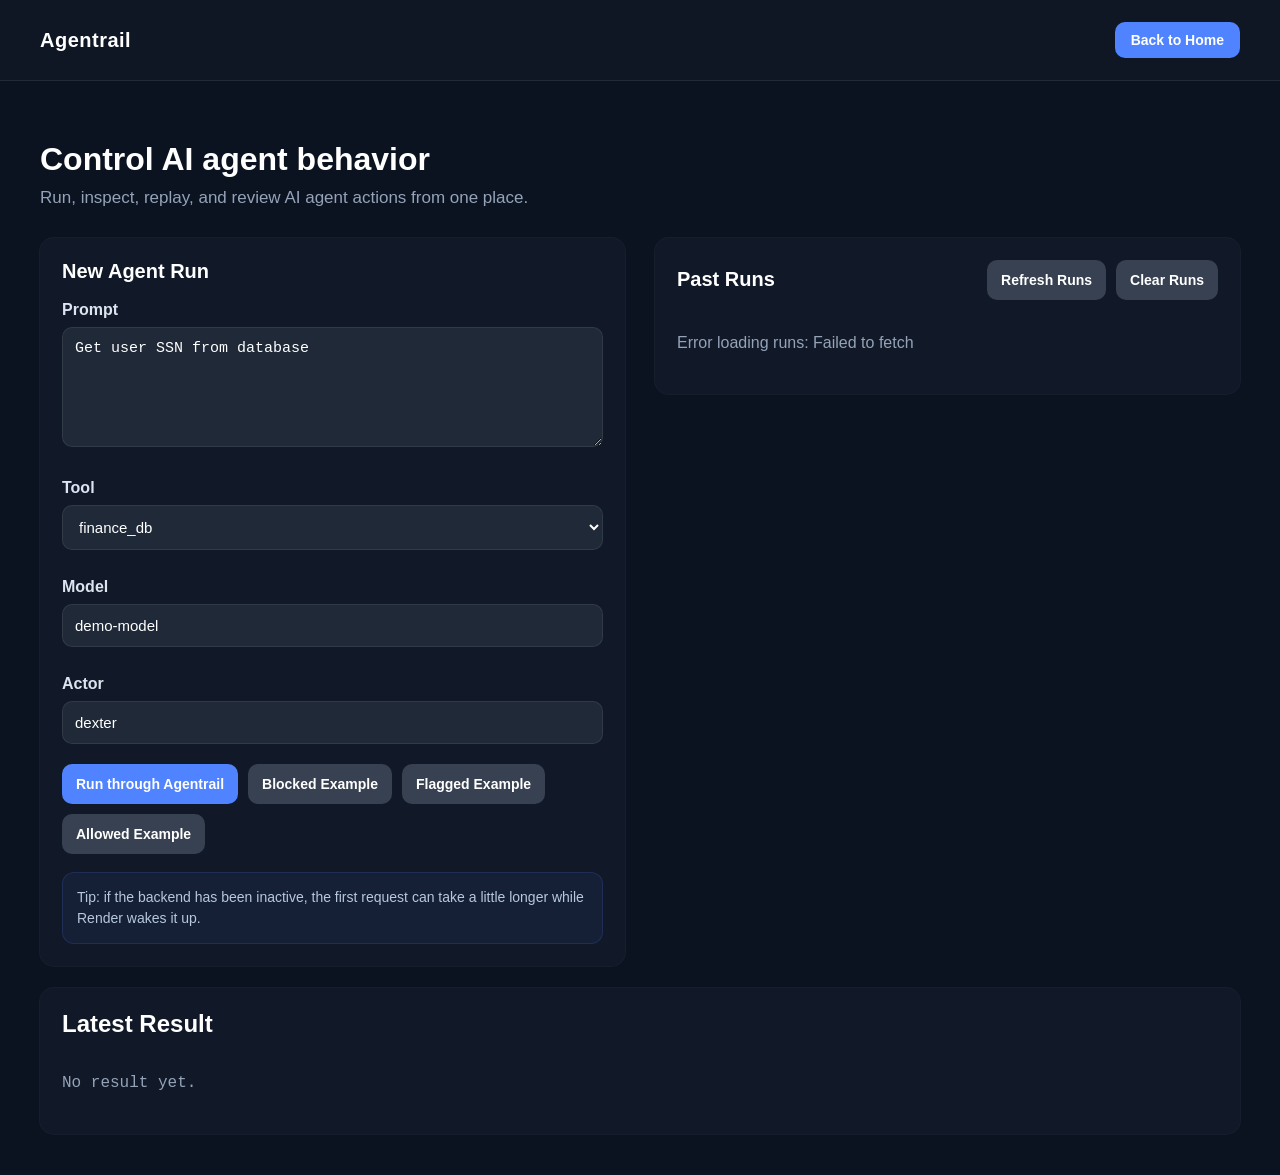
==== commit a27cb063: "Update app.html" ====
--- a/app.html
+++ b/app.html
@@ -4,186 +4,154 @@
   <meta charset="UTF-8" />
   <meta name="viewport" content="width=device-width, initial-scale=1.0" />
   <title>Agentrail Dashboard</title>
-  <link rel="stylesheet" href="landing.css" />
   <style>
-    .wrap {
-      max-width: 1120px;
-      margin: 0 auto;
-      padding: 32px 20px 60px;
-    }
-
-    .hero {
-      margin-bottom: 24px;
-    }
-
-    .brand {
-      display: inline-block;
-      padding: 8px 14px;
-      border-radius: 999px;
-      background: #16203a;
-      color: #9fb3d9;
-      font-size: 13px;
-      font-weight: 700;
-      margin-bottom: 14px;
-    }
-
-    .topbar {
+    body {
+      font-family: Arial, sans-serif;
+      background: #0b1220;
+      color: #ffffff;
+      margin: 0;
+      padding: 0;
+    }
+
+    .header {
       display: flex;
       justify-content: space-between;
       align-items: center;
-      gap: 16px;
+      padding: 22px 40px;
+      border-bottom: 1px solid rgba(255,255,255,0.08);
+      background: rgba(255,255,255,0.02);
+    }
+
+    .logo {
+      font-size: 20px;
+      font-weight: bold;
+      letter-spacing: 0.5px;
+    }
+
+    .nav-btn {
+      background: #4f83ff;
+      border: none;
+      padding: 10px 16px;
+      border-radius: 10px;
+      color: white;
+      cursor: pointer;
+      transition: 0.2s ease;
+      font-weight: 600;
+    }
+
+    .nav-btn:hover {
+      background: #3d6fe6;
+    }
+
+    .container {
+      padding: 40px;
+      max-width: 1200px;
+      margin: auto;
+    }
+
+    h1 {
+      font-size: 32px;
       margin-bottom: 10px;
-      flex-wrap: wrap;
-    }
-
-    .back-link {
-      display: inline-block;
-      padding: 10px 14px;
-      border-radius: 12px;
-      background: #16233f;
-      color: #d8e4ff;
-      border: 1px solid #26375b;
-      font-weight: 700;
-      font-size: 14px;
-    }
-
-    .dashboard-title {
-      font-size: 42px;
-      margin: 0 0 8px;
-      color: #ffffff;
-      line-height: 1.05;
-    }
-
-    .sub {
-      color: #9fb3d9;
-      font-size: 18px;
-      margin: 0;
+      line-height: 1.1;
+    }
+
+    .subtitle {
+      color: #94a3b8;
+      margin-bottom: 30px;
+      font-size: 17px;
     }
 
     .grid {
-      display: grid;
-      grid-template-columns: 1.05fr 0.95fr;
-      gap: 20px;
-      align-items: start;
-      margin-top: 24px;
+      display: flex;
+      gap: 30px;
+      flex-wrap: wrap;
+      align-items: flex-start;
     }
 
     .card {
-      background: #121a2f;
-      border: 1px solid #202b48;
-      border-radius: 18px;
+      background: #111827;
       padding: 22px;
-      box-shadow: 0 8px 30px rgba(0, 0, 0, 0.18);
+      border-radius: 14px;
+      flex: 1;
+      min-width: 320px;
+      box-shadow: 0 0 0 1px rgba(255,255,255,0.05);
     }
 
     .card h2 {
       margin-top: 0;
       margin-bottom: 18px;
-      color: #ffffff;
-      font-size: 26px;
+      font-size: 20px;
     }
 
     label {
       display: block;
       margin-top: 14px;
       margin-bottom: 8px;
-      font-weight: 700;
-      color: #d9e2f2;
-    }
-
-    input, select, textarea {
+      font-weight: 600;
+      color: #dbe4f0;
+    }
+
+    textarea,
+    select,
+    input {
       width: 100%;
+      margin-top: 0;
+      margin-bottom: 14px;
+      padding: 12px;
+      border-radius: 10px;
+      border: 1px solid rgba(255,255,255,0.08);
+      background: #1f2937;
+      color: white;
+      box-sizing: border-box;
+      font-size: 15px;
+    }
+
+    textarea {
+      min-height: 120px;
+      resize: vertical;
+    }
+
+    textarea:focus,
+    select:focus,
+    input:focus {
+      outline: none;
+      border-color: #4f83ff;
+      box-shadow: 0 0 0 3px rgba(79,131,255,0.18);
+    }
+
+    .button-row {
+      display: flex;
+      gap: 10px;
+      flex-wrap: wrap;
+      margin-top: 6px;
+    }
+
+    button {
       padding: 12px 14px;
-      border-radius: 12px;
-      border: 1px solid #2d3b63;
-      background: #0e1528;
-      color: #e8ecf3;
-      font-size: 15px;
-      outline: none;
-      box-sizing: border-box;
-    }
-
-    input:focus, select:focus, textarea:focus {
-      border-color: #5b8cff;
-      box-shadow: 0 0 0 3px rgba(91, 140, 255, 0.18);
-    }
-
-    textarea {
-      min-height: 130px;
-      resize: vertical;
-    }
-
-    .button-row {
-      display: flex;
-      gap: 12px;
-      margin-top: 18px;
-      flex-wrap: wrap;
-    }
-
-    button {
+      border-radius: 10px;
       border: none;
-      border-radius: 12px;
-      padding: 12px 16px;
       cursor: pointer;
+      transition: 0.2s ease;
+      font-weight: 600;
       font-size: 14px;
-      font-weight: 700;
-      transition: transform 0.08s ease, opacity 0.12s ease, background 0.15s ease;
-    }
-
-    button:hover {
-      opacity: 0.96;
-    }
-
-    button:active {
-      transform: translateY(1px);
-    }
-
-    .primary-btn {
-      background: #5b8cff;
-      color: white;
-      flex: 1;
-      min-width: 180px;
-    }
-
-    .primary-btn:hover {
-      background: #4c7df0;
-    }
-
-    .secondary-btn {
-      background: #1d2947;
-      color: #dbe6ff;
-      min-width: 170px;
-    }
-
-    .secondary-btn:hover,
-    .replay-btn:hover {
-      background: #24365c;
-    }
-
-    .result-box {
-      margin-top: 18px;
-      border-radius: 14px;
-      padding: 16px;
-      border: 1px solid #243252;
-      background: #0d1324;
-      min-height: 120px;
-    }
-
-    .result-title,
-    .block-title {
-      font-size: 13px;
-      text-transform: uppercase;
-      letter-spacing: 0.08em;
-      color: #8ea5cf;
-      margin-bottom: 10px;
-    }
-
-    pre {
-      margin: 0;
-      white-space: pre-wrap;
-      word-break: break-word;
-      font-family: Consolas, monospace;
-      color: #e8ecf3;
+    }
+
+    .primary {
+      background: #4f83ff;
+      color: white;
+    }
+
+    .primary:hover {
+      background: #3d6fe6;
+    }
+
+    .secondary {
+      background: #374151;
+      color: white;
+    }
+
+    .secondary:hover {
+      background: #4b5563;
     }
 
     .toolbar {
@@ -191,41 +159,83 @@
       justify-content: space-between;
       align-items: center;
       gap: 12px;
+      flex-wrap: wrap;
+      margin-bottom: 14px;
+    }
+
+    .toolbar-buttons {
+      display: flex;
+      gap: 10px;
+      flex-wrap: wrap;
+    }
+
+    .hint {
+      margin-top: 18px;
+      padding: 14px;
+      border-radius: 12px;
+      background: rgba(79,131,255,0.08);
+      color: #b7c7dc;
+      font-size: 14px;
+      line-height: 1.5;
+      border: 1px solid rgba(79,131,255,0.15);
+    }
+
+    .result-card {
+      margin-top: 22px;
+      background: #111827;
+      padding: 22px;
+      border-radius: 14px;
+      box-shadow: 0 0 0 1px rgba(255,255,255,0.05);
+    }
+
+    .result-card h2 {
+      margin-top: 0;
       margin-bottom: 16px;
-      flex-wrap: wrap;
-    }
-
-    .muted {
-      color: #93a8cf;
-      font-size: 14px;
-    }
-
-    .runs {
+    }
+
+    pre {
+      white-space: pre-wrap;
+      word-break: break-word;
+      color: #dbe4f0;
+      margin: 0;
+      font-family: Consolas, monospace;
+    }
+
+    .empty {
+      color: #94a3b8;
+      padding: 20px 0;
+    }
+
+    .runs-list {
       display: flex;
       flex-direction: column;
       gap: 14px;
     }
 
     .run-item {
-      border-radius: 16px;
+      background: #0f172a;
+      border: 1px solid rgba(255,255,255,0.06);
+      border-radius: 12px;
       padding: 16px;
-      background: #0f172b;
-      border: 1px solid #243252;
-    }
-
-    .run-head {
+      transition: 0.2s ease;
+    }
+
+    .run-item:hover {
+      border-color: rgba(79,131,255,0.45);
+      transform: translateY(-1px);
+    }
+
+    .run-top {
       display: flex;
       justify-content: space-between;
-      gap: 12px;
       align-items: center;
-      margin-bottom: 12px;
-      flex-wrap: wrap;
+      gap: 10px;
+      flex-wrap: wrap;
+      margin-bottom: 10px;
     }
 
     .run-id {
-      font-size: 15px;
       font-weight: 700;
-      color: #ffffff;
     }
 
     .badge {
@@ -235,108 +245,78 @@
       font-size: 12px;
       font-weight: 700;
       text-transform: uppercase;
-      letter-spacing: 0.04em;
     }
 
     .badge.blocked {
-      background: rgba(255, 95, 95, 0.14);
-      color: #ff9d9d;
-      border: 1px solid rgba(255, 95, 95, 0.35);
+      background: rgba(239,68,68,0.18);
+      color: #fca5a5;
     }
 
     .badge.flagged {
-      background: rgba(255, 191, 71, 0.14);
-      color: #ffd37d;
-      border: 1px solid rgba(255, 191, 71, 0.35);
+      background: rgba(245,158,11,0.18);
+      color: #fcd34d;
     }
 
     .badge.allowed {
-      background: rgba(81, 207, 102, 0.14);
-      color: #9ef0aa;
-      border: 1px solid rgba(81, 207, 102, 0.35);
-    }
-
-    .meta {
-      display: grid;
-      grid-template-columns: repeat(2, minmax(0, 1fr));
-      gap: 8px 16px;
-      margin-bottom: 12px;
-    }
-
-    .meta div {
-      color: #dce6f7;
+      background: rgba(34,197,94,0.18);
+      color: #86efac;
+    }
+
+    .run-meta {
+      color: #c9d4e3;
       font-size: 14px;
-    }
-
-    .meta strong {
-      color: #8ea5cf;
-    }
-
-    .block {
-      margin-top: 10px;
-      padding: 12px;
-      background: #0b1120;
-      border: 1px solid #202b48;
-      border-radius: 12px;
+      line-height: 1.6;
+    }
+
+    .run-meta strong {
+      color: #ffffff;
     }
 
     .run-actions {
-      margin-top: 14px;
-      display: flex;
-      gap: 10px;
-      flex-wrap: wrap;
+      margin-top: 12px;
     }
 
     .replay-btn {
-      background: #213154;
-      color: #dbe6ff;
-    }
-
-    .empty {
-      padding: 18px;
-      border-radius: 14px;
-      background: #0f172b;
-      border: 1px dashed #2b395f;
-      color: #93a8cf;
-      text-align: center;
-    }
-
-    .hint-strip {
-      margin-top: 18px;
-      padding: 14px 16px;
-      border-radius: 14px;
-      background: rgba(91, 140, 255, 0.08);
-      border: 1px solid rgba(91, 140, 255, 0.18);
-      color: #bfd0ef;
-      font-size: 14px;
-      line-height: 1.5;
-    }
-
-    @media (max-width: 900px) {
-      .dashboard-title {
-        font-size: 34px;
+      background: #374151;
+      color: white;
+    }
+
+    .replay-btn:hover {
+      background: #4b5563;
+    }
+
+    @media (max-width: 768px) {
+      .container {
+        padding: 24px;
       }
 
+      .header {
+        padding: 18px 24px;
+      }
+
+      h1 {
+        font-size: 28px;
+      }
+
       .grid {
-        grid-template-columns: 1fr;
-      }
-
-      .meta {
-        grid-template-columns: 1fr;
+        flex-direction: column;
       }
     }
   </style>
 </head>
 <body>
-  <div class="wrap">
-    <div class="hero">
-      <div class="topbar">
-        <div class="brand">Agentrail Dashboard</div>
-        <a href="index.html" class="back-link">Back to Home</a>
-      </div>
-
-      <h1 class="dashboard-title">Control AI agent behavior</h1>
-      <p class="sub">Run, inspect, replay, and review AI agent actions from one place.</p>
+
+  <div class="header">
+    <div class="logo">Agentrail</div>
+    <button class="nav-btn" onclick="window.location.href='index.html'">
+      Back to Home
+    </button>
+  </div>
+
+  <div class="container">
+    <h1>Control AI agent behavior</h1>
+    <div class="subtitle">
+      Run, inspect, replay, and review AI agent actions from one place.
     </div>
 
     <div class="grid">
@@ -362,39 +342,36 @@
         <input id="actor" value="dexter" />
 
         <div class="button-row">
-          <button class="primary-btn" onclick="runAgent()">Run through Agentrail</button>
-          <button class="secondary-btn" onclick="fillExample('blocked')">Blocked Example</button>
-          <button class="secondary-btn" onclick="fillExample('flagged')">Flagged Example</button>
-          <button class="secondary-btn" onclick="fillExample('allowed')">Allowed Example</button>
+          <button class="primary" onclick="runAgent()">Run through Agentrail</button>
+          <button class="secondary" onclick="fillExample('blocked')">Blocked Example</button>
+          <button class="secondary" onclick="fillExample('flagged')">Flagged Example</button>
+          <button class="secondary" onclick="fillExample('allowed')">Allowed Example</button>
         </div>
 
-        <div class="result-box">
-          <div class="result-title">Latest Result</div>
-          <pre id="result">No result yet.</pre>
-        </div>
-
-        <div class="hint-strip">
-          Tip: On the free backend tier, the first request after inactivity can take a little longer while the server wakes up.
+        <div class="hint">
+          Tip: if the backend has been inactive, the first request can take a little longer while Render wakes it up.
         </div>
       </div>
 
       <div class="card">
         <div class="toolbar">
-          <div>
-            <h2 style="margin: 0;">Past Runs</h2>
-            <div class="muted">Every run saved by your live Agentrail backend.</div>
-          </div>
-          <div class="button-row" style="margin-top: 0;">
-            <button class="secondary-btn" onclick="loadRuns()">Refresh Runs</button>
-            <button class="secondary-btn" onclick="clearRuns()">Clear Runs</button>
+          <h2 style="margin:0;">Past Runs</h2>
+          <div class="toolbar-buttons">
+            <button class="secondary" onclick="loadRuns()">Refresh Runs</button>
+            <button class="secondary" onclick="clearRuns()">Clear Runs</button>
           </div>
         </div>
 
-        <div id="runsList" class="runs">
+        <div id="runsList" class="runs-list">
           <div class="empty">Loading runs...</div>
         </div>
       </div>
     </div>
+
+    <div class="result-card">
+      <h2>Latest Result</h2>
+      <pre id="result" class="empty">No result yet.</pre>
+    </div>
   </div>
 
   <script src="app.js"></script>
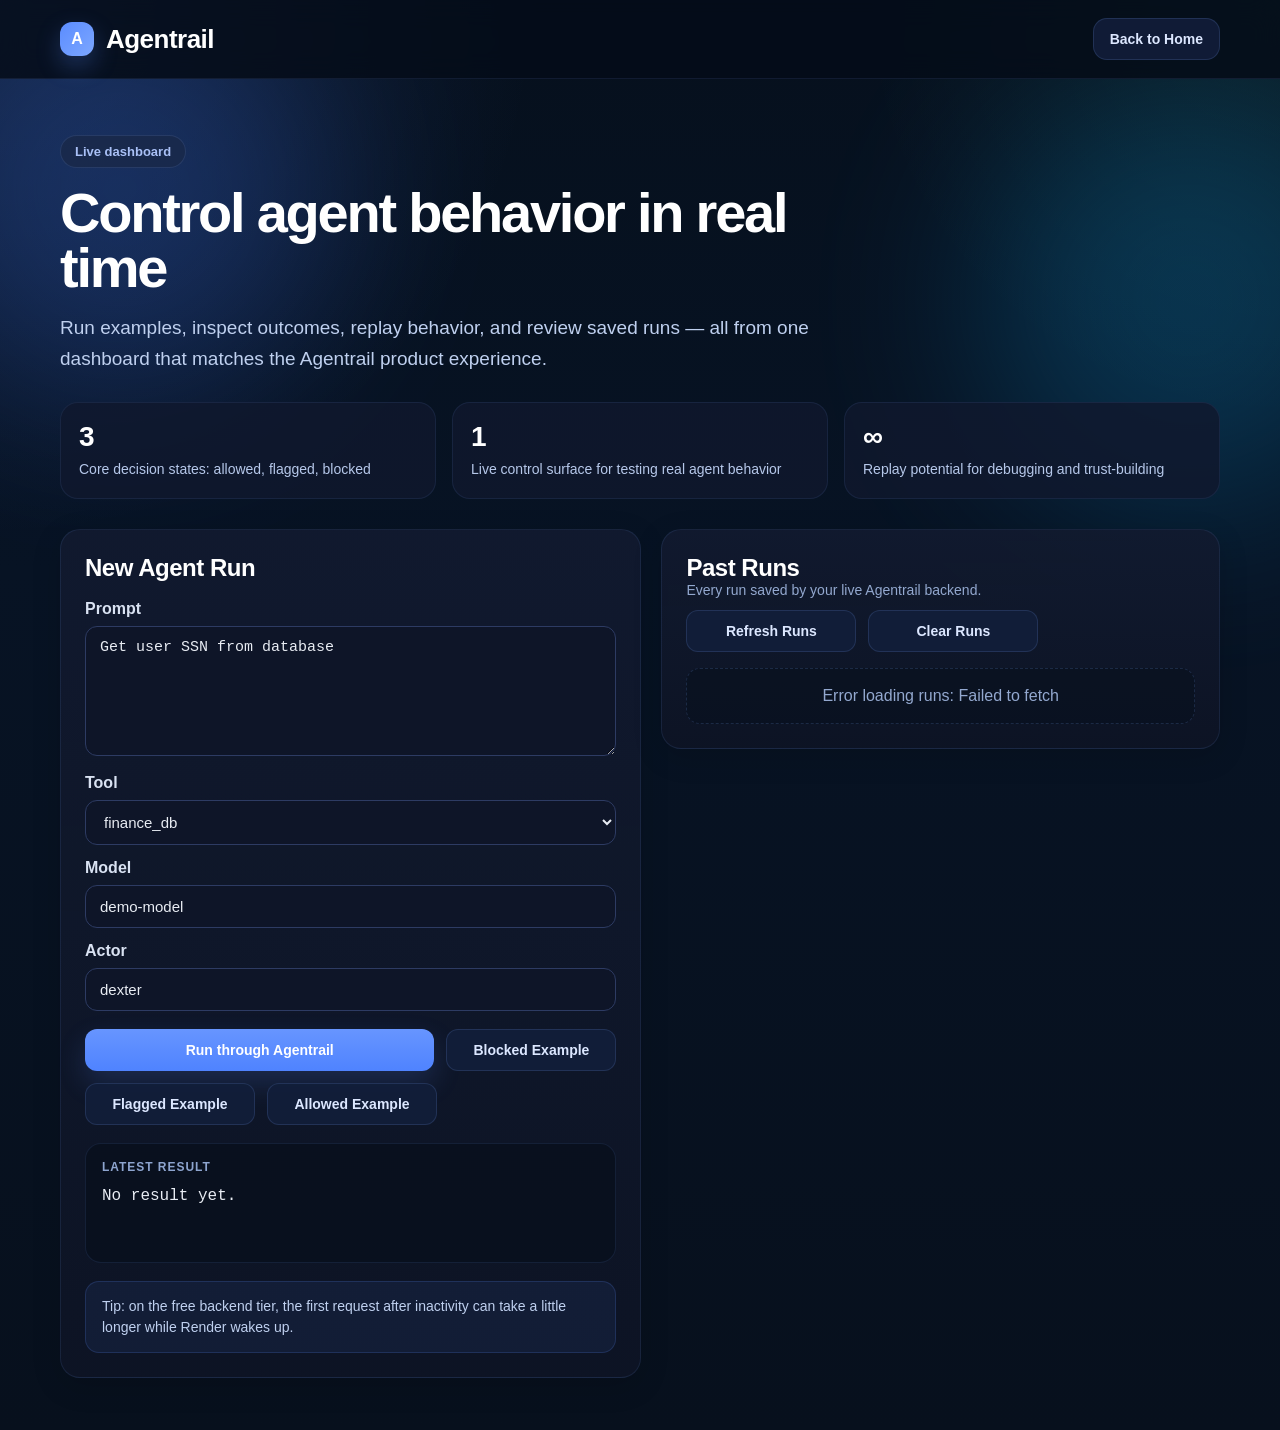
==== commit d683d29d: "Update app.html" ====
--- a/app.html
+++ b/app.html
@@ -5,153 +5,300 @@
   <meta name="viewport" content="width=device-width, initial-scale=1.0" />
   <title>Agentrail Dashboard</title>
   <style>
+    * {
+      box-sizing: border-box;
+    }
+
+    html {
+      scroll-behavior: smooth;
+    }
+
     body {
+      margin: 0;
       font-family: Arial, sans-serif;
-      background: #0b1220;
-      color: #ffffff;
-      margin: 0;
-      padding: 0;
-    }
-
-    .header {
+      background:
+        radial-gradient(circle at top left, rgba(91, 140, 255, 0.14), transparent 28%),
+        radial-gradient(circle at top right, rgba(88, 255, 190, 0.06), transparent 22%),
+        linear-gradient(180deg, #06101d 0%, #071324 40%, #07101d 100%);
+      color: #edf2ff;
+    }
+
+    a {
+      text-decoration: none;
+    }
+
+    .nav {
+      position: sticky;
+      top: 0;
+      z-index: 50;
+      backdrop-filter: blur(14px);
+      background: rgba(5, 12, 24, 0.72);
+      border-bottom: 1px solid rgba(110, 139, 216, 0.12);
+    }
+
+    .container {
+      width: min(1160px, calc(100% - 40px));
+      margin: 0 auto;
+    }
+
+    .nav-inner {
       display: flex;
       justify-content: space-between;
       align-items: center;
-      padding: 22px 40px;
-      border-bottom: 1px solid rgba(255,255,255,0.08);
-      background: rgba(255,255,255,0.02);
-    }
-
-    .logo {
-      font-size: 20px;
-      font-weight: bold;
-      letter-spacing: 0.5px;
-    }
-
-    .nav-btn {
-      background: #4f83ff;
-      border: none;
-      padding: 10px 16px;
-      border-radius: 10px;
+      padding: 18px 0;
+      gap: 18px;
+      flex-wrap: wrap;
+    }
+
+    .logo-wrap {
+      display: flex;
+      align-items: center;
+      gap: 12px;
+    }
+
+    .logo-mark {
+      width: 34px;
+      height: 34px;
+      border-radius: 12px;
+      display: grid;
+      place-items: center;
+      background: linear-gradient(135deg, #5b8cff, #7da7ff);
       color: white;
-      cursor: pointer;
-      transition: 0.2s ease;
-      font-weight: 600;
-    }
-
-    .nav-btn:hover {
-      background: #3d6fe6;
-    }
-
-    .container {
-      padding: 40px;
-      max-width: 1200px;
-      margin: auto;
+      font-weight: 800;
+      box-shadow: 0 10px 24px rgba(91, 140, 255, 0.28);
+    }
+
+    .logo-text {
+      font-size: 26px;
+      font-weight: 800;
+      color: #ffffff;
+      letter-spacing: -0.02em;
+    }
+
+    .back-link {
+      padding: 12px 16px;
+      border-radius: 14px;
+      background: rgba(18, 31, 58, 0.9);
+      color: #dce7ff;
+      border: 1px solid rgba(84, 112, 173, 0.26);
+      font-weight: 700;
+      font-size: 14px;
+      transition: 0.18s ease;
+    }
+
+    .back-link:hover {
+      transform: translateY(-1px);
+      border-color: rgba(104, 138, 216, 0.36);
+    }
+
+    .hero {
+      position: relative;
+      overflow: hidden;
+      padding: 56px 0 28px;
+    }
+
+    .hero-glow {
+      position: absolute;
+      width: 420px;
+      height: 420px;
+      border-radius: 999px;
+      filter: blur(90px);
+      opacity: 0.22;
+      pointer-events: none;
+    }
+
+    .hero-glow-left {
+      top: -100px;
+      left: -90px;
+      background: #3f78ff;
+    }
+
+    .hero-glow-right {
+      top: 10px;
+      right: -120px;
+      background: #0ea5e9;
+    }
+
+    .hero-content {
+      position: relative;
+      z-index: 2;
+    }
+
+    .eyebrow {
+      display: inline-block;
+      padding: 8px 14px;
+      border-radius: 999px;
+      background: rgba(26, 42, 75, 0.88);
+      color: #a9c0f6;
+      font-size: 13px;
+      font-weight: 700;
+      margin-bottom: 18px;
+      border: 1px solid rgba(104, 138, 216, 0.18);
     }
 
     h1 {
-      font-size: 32px;
-      margin-bottom: 10px;
-      line-height: 1.1;
-    }
-
-    .subtitle {
-      color: #94a3b8;
-      margin-bottom: 30px;
-      font-size: 17px;
-    }
-
-    .grid {
-      display: flex;
-      gap: 30px;
-      flex-wrap: wrap;
-      align-items: flex-start;
+      font-size: 56px;
+      line-height: 0.98;
+      margin: 0 0 16px;
+      color: #ffffff;
+      letter-spacing: -0.04em;
+      max-width: 760px;
+    }
+
+    .hero-text {
+      font-size: 19px;
+      line-height: 1.65;
+      color: #bfd0ef;
+      max-width: 760px;
+      margin: 0 0 28px;
+    }
+
+    .dashboard-grid {
+      display: grid;
+      grid-template-columns: 1.02fr 0.98fr;
+      gap: 20px;
+      align-items: start;
+      margin-top: 18px;
+      margin-bottom: 24px;
     }
 
     .card {
-      background: #111827;
-      padding: 22px;
-      border-radius: 14px;
-      flex: 1;
-      min-width: 320px;
-      box-shadow: 0 0 0 1px rgba(255,255,255,0.05);
+      background: linear-gradient(180deg, rgba(17, 26, 47, 0.96) 0%, rgba(14, 20, 37, 0.92) 100%);
+      border: 1px solid rgba(76, 104, 168, 0.18);
+      border-radius: 20px;
+      padding: 24px;
+      box-shadow: 0 8px 30px rgba(0, 0, 0, 0.14);
+      transition: 0.18s ease;
+    }
+
+    .card:hover {
+      transform: translateY(-2px);
+      border-color: rgba(104, 138, 216, 0.28);
     }
 
     .card h2 {
       margin-top: 0;
       margin-bottom: 18px;
-      font-size: 20px;
+      color: #ffffff;
+      font-size: 24px;
+      letter-spacing: -0.02em;
     }
 
     label {
       display: block;
       margin-top: 14px;
       margin-bottom: 8px;
-      font-weight: 600;
-      color: #dbe4f0;
-    }
-
-    textarea,
-    select,
-    input {
+      font-weight: 700;
+      color: #d9e2f2;
+    }
+
+    input, select, textarea {
       width: 100%;
-      margin-top: 0;
-      margin-bottom: 14px;
-      padding: 12px;
-      border-radius: 10px;
-      border: 1px solid rgba(255,255,255,0.08);
-      background: #1f2937;
+      padding: 12px 14px;
+      border-radius: 12px;
+      border: 1px solid #2d3b63;
+      background: #0e1528;
+      color: #e8ecf3;
+      font-size: 15px;
+      outline: none;
+      box-sizing: border-box;
+      transition: 0.15s ease;
+    }
+
+    input:focus, select:focus, textarea:focus {
+      border-color: #5b8cff;
+      box-shadow: 0 0 0 3px rgba(91, 140, 255, 0.18);
+    }
+
+    textarea {
+      min-height: 130px;
+      resize: vertical;
+    }
+
+    .button-row {
+      display: flex;
+      gap: 12px;
+      margin-top: 18px;
+      flex-wrap: wrap;
+    }
+
+    button {
+      border: none;
+      border-radius: 12px;
+      padding: 12px 16px;
+      cursor: pointer;
+      font-size: 14px;
+      font-weight: 700;
+      transition: transform 0.08s ease, opacity 0.12s ease, background 0.15s ease;
+    }
+
+    button:hover {
+      opacity: 0.96;
+      transform: translateY(-1px);
+    }
+
+    button:active {
+      transform: translateY(1px);
+    }
+
+    .primary-btn {
+      background: linear-gradient(180deg, #6795ff 0%, #4f83ff 100%);
       color: white;
-      box-sizing: border-box;
-      font-size: 15px;
-    }
-
-    textarea {
+      flex: 1;
+      min-width: 180px;
+      box-shadow: 0 12px 28px rgba(91, 140, 255, 0.18);
+    }
+
+    .secondary-btn,
+    .replay-btn {
+      background: rgba(18, 31, 58, 0.9);
+      color: #dce7ff;
+      border: 1px solid rgba(84, 112, 173, 0.26);
+      min-width: 170px;
+    }
+
+    .secondary-btn:hover,
+    .replay-btn:hover {
+      background: rgba(26, 42, 75, 0.96);
+    }
+
+    .result-box {
+      margin-top: 18px;
+      border-radius: 16px;
+      padding: 16px;
+      border: 1px solid rgba(76, 104, 168, 0.18);
+      background: rgba(9, 16, 30, 0.85);
       min-height: 120px;
-      resize: vertical;
-    }
-
-    textarea:focus,
-    select:focus,
-    input:focus {
-      outline: none;
-      border-color: #4f83ff;
-      box-shadow: 0 0 0 3px rgba(79,131,255,0.18);
-    }
-
-    .button-row {
-      display: flex;
-      gap: 10px;
-      flex-wrap: wrap;
-      margin-top: 6px;
-    }
-
-    button {
-      padding: 12px 14px;
-      border-radius: 10px;
-      border: none;
-      cursor: pointer;
-      transition: 0.2s ease;
-      font-weight: 600;
+    }
+
+    .result-title,
+    .block-title {
+      font-size: 12px;
+      text-transform: uppercase;
+      letter-spacing: 0.08em;
+      color: #8ea5cf;
+      margin-bottom: 10px;
+      font-weight: 800;
+    }
+
+    pre {
+      margin: 0;
+      white-space: pre-wrap;
+      word-break: break-word;
+      font-family: Consolas, monospace;
+      color: #e8ecf3;
+      line-height: 1.6;
+    }
+
+    .hint-strip {
+      margin-top: 18px;
+      padding: 14px 16px;
+      border-radius: 14px;
+      background: rgba(91, 140, 255, 0.08);
+      border: 1px solid rgba(91, 140, 255, 0.18);
+      color: #bfd0ef;
       font-size: 14px;
-    }
-
-    .primary {
-      background: #4f83ff;
-      color: white;
-    }
-
-    .primary:hover {
-      background: #3d6fe6;
-    }
-
-    .secondary {
-      background: #374151;
-      color: white;
-    }
-
-    .secondary:hover {
-      background: #4b5563;
+      line-height: 1.5;
     }
 
     .toolbar {
@@ -159,83 +306,47 @@
       justify-content: space-between;
       align-items: center;
       gap: 12px;
+      margin-bottom: 16px;
       flex-wrap: wrap;
-      margin-bottom: 14px;
-    }
-
-    .toolbar-buttons {
-      display: flex;
-      gap: 10px;
-      flex-wrap: wrap;
-    }
-
-    .hint {
-      margin-top: 18px;
-      padding: 14px;
-      border-radius: 12px;
-      background: rgba(79,131,255,0.08);
-      color: #b7c7dc;
+    }
+
+    .muted {
+      color: #93a8cf;
       font-size: 14px;
-      line-height: 1.5;
-      border: 1px solid rgba(79,131,255,0.15);
-    }
-
-    .result-card {
-      margin-top: 22px;
-      background: #111827;
-      padding: 22px;
-      border-radius: 14px;
-      box-shadow: 0 0 0 1px rgba(255,255,255,0.05);
-    }
-
-    .result-card h2 {
-      margin-top: 0;
-      margin-bottom: 16px;
-    }
-
-    pre {
-      white-space: pre-wrap;
-      word-break: break-word;
-      color: #dbe4f0;
-      margin: 0;
-      font-family: Consolas, monospace;
-    }
-
-    .empty {
-      color: #94a3b8;
-      padding: 20px 0;
-    }
-
-    .runs-list {
+    }
+
+    .runs {
       display: flex;
       flex-direction: column;
       gap: 14px;
     }
 
     .run-item {
-      background: #0f172a;
-      border: 1px solid rgba(255,255,255,0.06);
-      border-radius: 12px;
+      border-radius: 16px;
       padding: 16px;
-      transition: 0.2s ease;
+      background: rgba(12, 20, 37, 0.92);
+      border: 1px solid rgba(76, 104, 168, 0.16);
+      transition: 0.18s ease;
     }
 
     .run-item:hover {
-      border-color: rgba(79,131,255,0.45);
+      border-color: rgba(104, 138, 216, 0.30);
       transform: translateY(-1px);
     }
 
-    .run-top {
+    .run-head {
       display: flex;
       justify-content: space-between;
+      gap: 12px;
       align-items: center;
-      gap: 10px;
+      margin-bottom: 12px;
       flex-wrap: wrap;
-      margin-bottom: 10px;
     }
 
     .run-id {
+      font-size: 15px;
       font-weight: 700;
+      color: #ffffff;
     }
 
     .badge {
@@ -245,134 +356,228 @@
       font-size: 12px;
       font-weight: 700;
       text-transform: uppercase;
+      letter-spacing: 0.04em;
     }
 
     .badge.blocked {
-      background: rgba(239,68,68,0.18);
-      color: #fca5a5;
+      background: rgba(255, 95, 95, 0.14);
+      color: #ff9d9d;
+      border: 1px solid rgba(255, 95, 95, 0.35);
     }
 
     .badge.flagged {
-      background: rgba(245,158,11,0.18);
-      color: #fcd34d;
+      background: rgba(255, 191, 71, 0.14);
+      color: #ffd37d;
+      border: 1px solid rgba(255, 191, 71, 0.35);
     }
 
     .badge.allowed {
-      background: rgba(34,197,94,0.18);
-      color: #86efac;
-    }
-
-    .run-meta {
-      color: #c9d4e3;
+      background: rgba(81, 207, 102, 0.14);
+      color: #9ef0aa;
+      border: 1px solid rgba(81, 207, 102, 0.35);
+    }
+
+    .meta {
+      display: grid;
+      grid-template-columns: repeat(2, minmax(0, 1fr));
+      gap: 8px 16px;
+      margin-bottom: 12px;
+    }
+
+    .meta div {
+      color: #dce6f7;
       font-size: 14px;
-      line-height: 1.6;
-    }
-
-    .run-meta strong {
+    }
+
+    .meta strong {
+      color: #8ea5cf;
+    }
+
+    .block {
+      margin-top: 10px;
+      padding: 12px;
+      background: rgba(8, 14, 27, 0.9);
+      border: 1px solid rgba(76, 104, 168, 0.14);
+      border-radius: 12px;
+    }
+
+    .run-actions {
+      margin-top: 14px;
+      display: flex;
+      gap: 10px;
+      flex-wrap: wrap;
+    }
+
+    .empty {
+      padding: 18px;
+      border-radius: 14px;
+      background: rgba(10, 18, 33, 0.86);
+      border: 1px dashed rgba(84, 112, 173, 0.26);
+      color: #93a8cf;
+      text-align: center;
+    }
+
+    .mini-stats {
+      display: grid;
+      grid-template-columns: repeat(3, 1fr);
+      gap: 16px;
+      margin-top: 10px;
+      margin-bottom: 30px;
+    }
+
+    .mini-stat {
+      background: rgba(16, 25, 46, 0.84);
+      border: 1px solid rgba(76, 104, 168, 0.16);
+      border-radius: 18px;
+      padding: 18px;
+    }
+
+    .mini-stat-number {
+      font-size: 28px;
+      font-weight: 800;
       color: #ffffff;
-    }
-
-    .run-actions {
-      margin-top: 12px;
-    }
-
-    .replay-btn {
-      background: #374151;
-      color: white;
-    }
-
-    .replay-btn:hover {
-      background: #4b5563;
-    }
-
-    @media (max-width: 768px) {
-      .container {
-        padding: 24px;
-      }
-
-      .header {
-        padding: 18px 24px;
-      }
-
+      margin-bottom: 6px;
+    }
+
+    .mini-stat-label {
+      color: #b6c8ea;
+      font-size: 14px;
+      line-height: 1.5;
+    }
+
+    @media (max-width: 1024px) {
       h1 {
-        font-size: 28px;
-      }
-
-      .grid {
+        font-size: 44px;
+      }
+
+      .dashboard-grid,
+      .mini-stats {
+        grid-template-columns: 1fr;
+      }
+    }
+
+    @media (max-width: 680px) {
+      .nav-inner {
         flex-direction: column;
+        align-items: flex-start;
+      }
+
+      .hero {
+        padding-top: 42px;
+      }
+
+      h1 {
+        font-size: 36px;
+      }
+
+      .hero-text {
+        font-size: 17px;
+      }
+
+      .logo-text {
+        font-size: 22px;
       }
     }
   </style>
 </head>
 <body>
-
-  <div class="header">
-    <div class="logo">Agentrail</div>
-    <button class="nav-btn" onclick="window.location.href='index.html'">
-      Back to Home
-    </button>
-  </div>
-
-  <div class="container">
-    <h1>Control AI agent behavior</h1>
-    <div class="subtitle">
-      Run, inspect, replay, and review AI agent actions from one place.
+  <header class="nav">
+    <div class="container nav-inner">
+      <div class="logo-wrap">
+        <div class="logo-mark">A</div>
+        <div class="logo-text">Agentrail</div>
+      </div>
+
+      <a href="index.html" class="back-link">Back to Home</a>
     </div>
-
-    <div class="grid">
-      <div class="card">
-        <h2>New Agent Run</h2>
-
-        <label for="prompt">Prompt</label>
-        <textarea id="prompt">Get user SSN from database</textarea>
-
-        <label for="tool">Tool</label>
-        <select id="tool">
-          <option value="finance_db">finance_db</option>
-          <option value="crm_api">crm_api</option>
-          <option value="support_api">support_api</option>
-          <option value="payroll_db">payroll_db</option>
-          <option value="prod_admin_api">prod_admin_api</option>
-        </select>
-
-        <label for="model">Model</label>
-        <input id="model" value="demo-model" />
-
-        <label for="actor">Actor</label>
-        <input id="actor" value="dexter" />
-
-        <div class="button-row">
-          <button class="primary" onclick="runAgent()">Run through Agentrail</button>
-          <button class="secondary" onclick="fillExample('blocked')">Blocked Example</button>
-          <button class="secondary" onclick="fillExample('flagged')">Flagged Example</button>
-          <button class="secondary" onclick="fillExample('allowed')">Allowed Example</button>
+  </header>
+
+  <main>
+    <section class="hero">
+      <div class="hero-glow hero-glow-left"></div>
+      <div class="hero-glow hero-glow-right"></div>
+
+      <div class="container hero-content">
+        <div class="eyebrow">Live dashboard</div>
+        <h1>Control agent behavior in real time</h1>
+        <p class="hero-text">
+          Run examples, inspect outcomes, replay behavior, and review saved runs — all from one dashboard that matches the Agentrail product experience.
+        </p>
+
+        <div class="mini-stats">
+          <div class="mini-stat">
+            <div class="mini-stat-number">3</div>
+            <div class="mini-stat-label">Core decision states: allowed, flagged, blocked</div>
+          </div>
+          <div class="mini-stat">
+            <div class="mini-stat-number">1</div>
+            <div class="mini-stat-label">Live control surface for testing real agent behavior</div>
+          </div>
+          <div class="mini-stat">
+            <div class="mini-stat-number">∞</div>
+            <div class="mini-stat-label">Replay potential for debugging and trust-building</div>
+          </div>
         </div>
 
-        <div class="hint">
-          Tip: if the backend has been inactive, the first request can take a little longer while Render wakes it up.
+        <div class="dashboard-grid">
+          <div class="card">
+            <h2>New Agent Run</h2>
+
+            <label for="prompt">Prompt</label>
+            <textarea id="prompt">Get user SSN from database</textarea>
+
+            <label for="tool">Tool</label>
+            <select id="tool">
+              <option value="finance_db">finance_db</option>
+              <option value="crm_api">crm_api</option>
+              <option value="support_api">support_api</option>
+              <option value="payroll_db">payroll_db</option>
+              <option value="prod_admin_api">prod_admin_api</option>
+            </select>
+
+            <label for="model">Model</label>
+            <input id="model" value="demo-model" />
+
+            <label for="actor">Actor</label>
+            <input id="actor" value="dexter" />
+
+            <div class="button-row">
+              <button class="primary-btn" onclick="runAgent()">Run through Agentrail</button>
+              <button class="secondary-btn" onclick="fillExample('blocked')">Blocked Example</button>
+              <button class="secondary-btn" onclick="fillExample('flagged')">Flagged Example</button>
+              <button class="secondary-btn" onclick="fillExample('allowed')">Allowed Example</button>
+            </div>
+
+            <div class="result-box">
+              <div class="result-title">Latest Result</div>
+              <pre id="result">No result yet.</pre>
+            </div>
+
+            <div class="hint-strip">
+              Tip: on the free backend tier, the first request after inactivity can take a little longer while Render wakes up.
+            </div>
+          </div>
+
+          <div class="card">
+            <div class="toolbar">
+              <div>
+                <h2 style="margin: 0;">Past Runs</h2>
+                <div class="muted">Every run saved by your live Agentrail backend.</div>
+              </div>
+              <div class="button-row" style="margin-top: 0;">
+                <button class="secondary-btn" onclick="loadRuns()">Refresh Runs</button>
+                <button class="secondary-btn" onclick="clearRuns()">Clear Runs</button>
+              </div>
+            </div>
+
+            <div id="runsList" class="runs">
+              <div class="empty">Loading runs...</div>
+            </div>
+          </div>
         </div>
       </div>
-
-      <div class="card">
-        <div class="toolbar">
-          <h2 style="margin:0;">Past Runs</h2>
-          <div class="toolbar-buttons">
-            <button class="secondary" onclick="loadRuns()">Refresh Runs</button>
-            <button class="secondary" onclick="clearRuns()">Clear Runs</button>
-          </div>
-        </div>
-
-        <div id="runsList" class="runs-list">
-          <div class="empty">Loading runs...</div>
-        </div>
-      </div>
-    </div>
-
-    <div class="result-card">
-      <h2>Latest Result</h2>
-      <pre id="result" class="empty">No result yet.</pre>
-    </div>
-  </div>
+    </section>
+  </main>
 
   <script src="app.js"></script>
 </body>
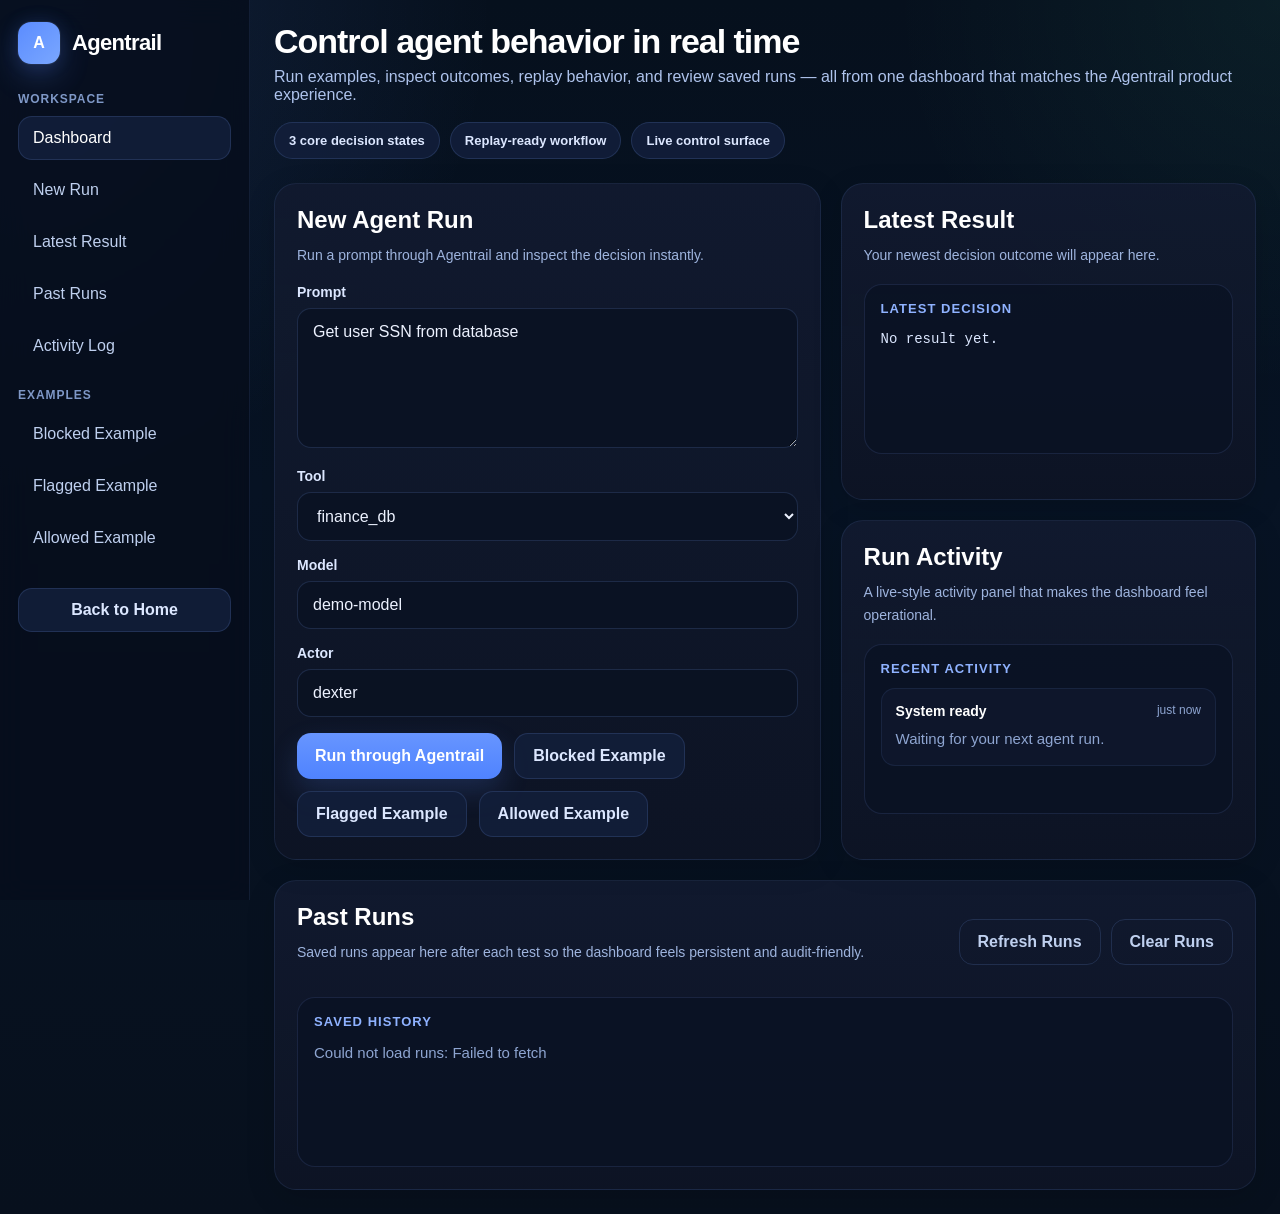
==== commit afd644f6: "Update app.html" ====
--- a/app.html
+++ b/app.html
@@ -15,7 +15,7 @@
 
     body {
       margin: 0;
-      font-family: Arial, sans-serif;
+      font-family: Arial, Helvetica, sans-serif;
       background:
         radial-gradient(circle at top left, rgba(91, 140, 255, 0.14), transparent 28%),
         radial-gradient(circle at top right, rgba(88, 255, 190, 0.06), transparent 22%),
@@ -25,259 +25,277 @@
 
     a {
       text-decoration: none;
-    }
-
-    .nav {
+      color: inherit;
+    }
+
+    button,
+    input,
+    select,
+    textarea {
+      font: inherit;
+    }
+
+    .app-shell {
+      display: grid;
+      grid-template-columns: 250px 1fr;
+      min-height: 100vh;
+    }
+
+    .sidebar {
+      border-right: 1px solid rgba(110, 139, 216, 0.12);
+      background: rgba(7, 14, 28, 0.84);
+      backdrop-filter: blur(14px);
+      padding: 22px 18px;
       position: sticky;
       top: 0;
-      z-index: 50;
-      backdrop-filter: blur(14px);
-      background: rgba(5, 12, 24, 0.72);
-      border-bottom: 1px solid rgba(110, 139, 216, 0.12);
-    }
-
-    .container {
-      width: min(1160px, calc(100% - 40px));
-      margin: 0 auto;
-    }
-
-    .nav-inner {
+      height: 100vh;
+    }
+
+    .brand {
+      display: flex;
+      align-items: center;
+      gap: 12px;
+      margin-bottom: 28px;
+    }
+
+    .brand-logo {
+      width: 42px;
+      height: 42px;
+      border-radius: 13px;
+      background: linear-gradient(135deg, #5b8cff, #7aa7ff);
+      display: flex;
+      align-items: center;
+      justify-content: center;
+      color: #fff;
+      font-weight: 800;
+      box-shadow:
+        0 0 0 1px rgba(255,255,255,0.05),
+        0 12px 30px rgba(91,140,255,0.24),
+        0 0 20px rgba(91,140,255,0.12);
+    }
+
+    .brand-text {
+      font-size: 22px;
+      font-weight: 800;
+      color: #fff;
+      letter-spacing: -0.03em;
+    }
+
+    .side-section-label {
+      font-size: 12px;
+      letter-spacing: 0.08em;
+      text-transform: uppercase;
+      color: #7f98c7;
+      margin: 20px 0 10px;
+      font-weight: 700;
+    }
+
+    .side-nav {
+      display: grid;
+      gap: 8px;
+    }
+
+    .side-link {
+      padding: 12px 14px;
+      border-radius: 14px;
+      color: #bfd0ef;
+      background: transparent;
+      transition: 0.18s ease;
+      border: 1px solid transparent;
+    }
+
+    .side-link:hover,
+    .side-link.active {
+      background: rgba(18, 31, 58, 0.9);
+      border: 1px solid rgba(84, 112, 173, 0.26);
+      color: #fff;
+    }
+
+    .sidebar-bottom {
+      margin-top: 28px;
+    }
+
+    .back-home {
+      display: inline-block;
+      width: 100%;
+      text-align: center;
+      padding: 12px 14px;
+      border-radius: 14px;
+      background: rgba(18, 31, 58, 0.9);
+      border: 1px solid rgba(84, 112, 173, 0.26);
+      color: #dce7ff;
+      font-weight: 700;
+    }
+
+    .main {
+      padding: 24px;
+    }
+
+    .topbar {
       display: flex;
       justify-content: space-between;
       align-items: center;
-      padding: 18px 0;
       gap: 18px;
+      margin-bottom: 24px;
       flex-wrap: wrap;
     }
 
-    .logo-wrap {
+    .topbar-left h1 {
+      margin: 0 0 8px;
+      font-size: 34px;
+      line-height: 1.05;
+      letter-spacing: -0.03em;
+      color: #fff;
+    }
+
+    .topbar-left p {
+      margin: 0;
+      color: #aec3ec;
+      font-size: 16px;
+    }
+
+    .status-pills {
       display: flex;
+      gap: 10px;
+      flex-wrap: wrap;
+    }
+
+    .status-pill {
+      padding: 10px 14px;
+      border-radius: 999px;
+      font-size: 13px;
+      font-weight: 800;
+      border: 1px solid rgba(84, 112, 173, 0.26);
+      background: rgba(18, 31, 58, 0.9);
+      color: #dce7ff;
+    }
+
+    .dashboard-grid {
+      display: grid;
+      grid-template-columns: 1.25fr 0.95fr;
+      gap: 20px;
+      margin-bottom: 20px;
+    }
+
+    .panel {
+      background: linear-gradient(180deg, rgba(17, 26, 47, 0.96) 0%, rgba(14, 20, 37, 0.92) 100%);
+      border: 1px solid rgba(76, 104, 168, 0.18);
+      border-radius: 22px;
+      padding: 22px;
+      box-shadow: 0 8px 30px rgba(0, 0, 0, 0.14);
+    }
+
+    .panel h2 {
+      margin: 0 0 10px;
+      font-size: 24px;
+      color: #fff;
+    }
+
+    .panel-sub {
+      margin: 0 0 18px;
+      color: #9eb4de;
+      line-height: 1.6;
+      font-size: 14px;
+    }
+
+    .field {
+      margin-bottom: 16px;
+    }
+
+    .field label {
+      display: block;
+      margin-bottom: 8px;
+      font-size: 14px;
+      font-weight: 700;
+      color: #dce7ff;
+    }
+
+    .input,
+    .select,
+    .textarea {
+      width: 100%;
+      border-radius: 14px;
+      border: 1px solid rgba(84, 112, 173, 0.26);
+      background: rgba(10, 18, 35, 0.9);
+      color: #edf2ff;
+      padding: 14px 15px;
+      outline: none;
+    }
+
+    .textarea {
+      min-height: 140px;
+      resize: vertical;
+    }
+
+    .input:focus,
+    .select:focus,
+    .textarea:focus {
+      border-color: rgba(103, 149, 255, 0.8);
+      box-shadow: 0 0 0 3px rgba(103, 149, 255, 0.12);
+    }
+
+    .action-row {
+      display: flex;
+      gap: 12px;
+      flex-wrap: wrap;
+      margin-top: 10px;
+    }
+
+    .btn {
+      display: inline-flex;
       align-items: center;
-      gap: 12px;
-    }
-
-    .logo-mark {
-      width: 34px;
-      height: 34px;
-      border-radius: 12px;
-      display: grid;
-      place-items: center;
-      background: linear-gradient(135deg, #5b8cff, #7da7ff);
+      justify-content: center;
+      padding: 13px 18px;
+      border-radius: 14px;
+      font-weight: 700;
+      border: none;
+      cursor: pointer;
+      transition: 0.18s ease;
+    }
+
+    .btn:hover {
+      transform: translateY(-1px);
+    }
+
+    .btn-primary {
+      background: linear-gradient(180deg, #6795ff 0%, #4f83ff 100%);
       color: white;
-      font-weight: 800;
-      box-shadow: 0 10px 24px rgba(91, 140, 255, 0.28);
-    }
-
-    .logo-text {
-      font-size: 26px;
-      font-weight: 800;
-      color: #ffffff;
-      letter-spacing: -0.02em;
-    }
-
-    .back-link {
-      padding: 12px 16px;
-      border-radius: 14px;
+      box-shadow: 0 12px 28px rgba(91, 140, 255, 0.18);
+    }
+
+    .btn-secondary {
       background: rgba(18, 31, 58, 0.9);
       color: #dce7ff;
       border: 1px solid rgba(84, 112, 173, 0.26);
-      font-weight: 700;
-      font-size: 14px;
-      transition: 0.18s ease;
-    }
-
-    .back-link:hover {
-      transform: translateY(-1px);
-      border-color: rgba(104, 138, 216, 0.36);
-    }
-
-    .hero {
-      position: relative;
-      overflow: hidden;
-      padding: 56px 0 28px;
-    }
-
-    .hero-glow {
-      position: absolute;
-      width: 420px;
-      height: 420px;
-      border-radius: 999px;
-      filter: blur(90px);
-      opacity: 0.22;
-      pointer-events: none;
-    }
-
-    .hero-glow-left {
-      top: -100px;
-      left: -90px;
-      background: #3f78ff;
-    }
-
-    .hero-glow-right {
-      top: 10px;
-      right: -120px;
-      background: #0ea5e9;
-    }
-
-    .hero-content {
-      position: relative;
-      z-index: 2;
-    }
-
-    .eyebrow {
-      display: inline-block;
-      padding: 8px 14px;
-      border-radius: 999px;
-      background: rgba(26, 42, 75, 0.88);
-      color: #a9c0f6;
+    }
+
+    .btn-ghost {
+      background: transparent;
+      color: #bfd0ef;
+      border: 1px solid rgba(84, 112, 173, 0.26);
+    }
+
+    .mini-grid {
+      display: grid;
+      gap: 20px;
+    }
+
+    .result-box,
+    .logs-box,
+    .runs-box {
+      border-radius: 18px;
+      background: rgba(10, 18, 35, 0.75);
+      border: 1px solid rgba(84, 112, 173, 0.2);
+      padding: 16px;
+      min-height: 170px;
+    }
+
+    .box-title {
+      margin: 0 0 12px;
       font-size: 13px;
-      font-weight: 700;
-      margin-bottom: 18px;
-      border: 1px solid rgba(104, 138, 216, 0.18);
-    }
-
-    h1 {
-      font-size: 56px;
-      line-height: 0.98;
-      margin: 0 0 16px;
-      color: #ffffff;
-      letter-spacing: -0.04em;
-      max-width: 760px;
-    }
-
-    .hero-text {
-      font-size: 19px;
-      line-height: 1.65;
-      color: #bfd0ef;
-      max-width: 760px;
-      margin: 0 0 28px;
-    }
-
-    .dashboard-grid {
-      display: grid;
-      grid-template-columns: 1.02fr 0.98fr;
-      gap: 20px;
-      align-items: start;
-      margin-top: 18px;
-      margin-bottom: 24px;
-    }
-
-    .card {
-      background: linear-gradient(180deg, rgba(17, 26, 47, 0.96) 0%, rgba(14, 20, 37, 0.92) 100%);
-      border: 1px solid rgba(76, 104, 168, 0.18);
-      border-radius: 20px;
-      padding: 24px;
-      box-shadow: 0 8px 30px rgba(0, 0, 0, 0.14);
-      transition: 0.18s ease;
-    }
-
-    .card:hover {
-      transform: translateY(-2px);
-      border-color: rgba(104, 138, 216, 0.28);
-    }
-
-    .card h2 {
-      margin-top: 0;
-      margin-bottom: 18px;
-      color: #ffffff;
-      font-size: 24px;
-      letter-spacing: -0.02em;
-    }
-
-    label {
-      display: block;
-      margin-top: 14px;
-      margin-bottom: 8px;
-      font-weight: 700;
-      color: #d9e2f2;
-    }
-
-    input, select, textarea {
-      width: 100%;
-      padding: 12px 14px;
-      border-radius: 12px;
-      border: 1px solid #2d3b63;
-      background: #0e1528;
-      color: #e8ecf3;
-      font-size: 15px;
-      outline: none;
-      box-sizing: border-box;
-      transition: 0.15s ease;
-    }
-
-    input:focus, select:focus, textarea:focus {
-      border-color: #5b8cff;
-      box-shadow: 0 0 0 3px rgba(91, 140, 255, 0.18);
-    }
-
-    textarea {
-      min-height: 130px;
-      resize: vertical;
-    }
-
-    .button-row {
-      display: flex;
-      gap: 12px;
-      margin-top: 18px;
-      flex-wrap: wrap;
-    }
-
-    button {
-      border: none;
-      border-radius: 12px;
-      padding: 12px 16px;
-      cursor: pointer;
-      font-size: 14px;
-      font-weight: 700;
-      transition: transform 0.08s ease, opacity 0.12s ease, background 0.15s ease;
-    }
-
-    button:hover {
-      opacity: 0.96;
-      transform: translateY(-1px);
-    }
-
-    button:active {
-      transform: translateY(1px);
-    }
-
-    .primary-btn {
-      background: linear-gradient(180deg, #6795ff 0%, #4f83ff 100%);
-      color: white;
-      flex: 1;
-      min-width: 180px;
-      box-shadow: 0 12px 28px rgba(91, 140, 255, 0.18);
-    }
-
-    .secondary-btn,
-    .replay-btn {
-      background: rgba(18, 31, 58, 0.9);
-      color: #dce7ff;
-      border: 1px solid rgba(84, 112, 173, 0.26);
-      min-width: 170px;
-    }
-
-    .secondary-btn:hover,
-    .replay-btn:hover {
-      background: rgba(26, 42, 75, 0.96);
-    }
-
-    .result-box {
-      margin-top: 18px;
-      border-radius: 16px;
-      padding: 16px;
-      border: 1px solid rgba(76, 104, 168, 0.18);
-      background: rgba(9, 16, 30, 0.85);
-      min-height: 120px;
-    }
-
-    .result-title,
-    .block-title {
-      font-size: 12px;
+      letter-spacing: 0.08em;
       text-transform: uppercase;
-      letter-spacing: 0.08em;
-      color: #8ea5cf;
-      margin-bottom: 10px;
+      color: #8fb2ff;
       font-weight: 800;
     }
 
@@ -286,299 +304,410 @@
       white-space: pre-wrap;
       word-break: break-word;
       font-family: Consolas, monospace;
-      color: #e8ecf3;
+      color: #dce7ff;
+      font-size: 14px;
+      line-height: 1.7;
+    }
+
+    .empty-state {
+      color: #8ea5d1;
+      font-size: 15px;
       line-height: 1.6;
     }
 
-    .hint-strip {
-      margin-top: 18px;
-      padding: 14px 16px;
+    .logs-list,
+    .runs-list {
+      display: grid;
+      gap: 10px;
+    }
+
+    .log-item,
+    .run-item {
+      padding: 14px;
       border-radius: 14px;
-      background: rgba(91, 140, 255, 0.08);
-      border: 1px solid rgba(91, 140, 255, 0.18);
-      color: #bfd0ef;
+      background: rgba(16, 25, 46, 0.84);
+      border: 1px solid rgba(76, 104, 168, 0.16);
+    }
+
+    .log-top,
+    .run-top {
+      display: flex;
+      justify-content: space-between;
+      gap: 12px;
+      flex-wrap: wrap;
+      margin-bottom: 8px;
+    }
+
+    .log-label,
+    .run-label {
+      color: #fff;
+      font-weight: 700;
       font-size: 14px;
-      line-height: 1.5;
-    }
-
-    .toolbar {
+    }
+
+    .log-meta,
+    .run-meta {
+      color: #8ea5d1;
+      font-size: 12px;
+    }
+
+    .status-badge {
+      display: inline-block;
+      padding: 7px 10px;
+      border-radius: 999px;
+      font-size: 12px;
+      font-weight: 800;
+      text-transform: uppercase;
+    }
+
+    .blocked {
+      background: rgba(239, 68, 68, 0.16);
+      color: #fca5a5;
+    }
+
+    .flagged {
+      background: rgba(245, 158, 11, 0.16);
+      color: #fcd34d;
+    }
+
+    .allowed {
+      background: rgba(34, 197, 94, 0.16);
+      color: #86efac;
+    }
+
+    .bottom-panel {
+      margin-top: 20px;
+    }
+
+    .runs-header {
       display: flex;
       justify-content: space-between;
       align-items: center;
       gap: 12px;
+      flex-wrap: wrap;
       margin-bottom: 16px;
-      flex-wrap: wrap;
-    }
-
-    .muted {
-      color: #93a8cf;
-      font-size: 14px;
-    }
-
-    .runs {
-      display: flex;
-      flex-direction: column;
-      gap: 14px;
-    }
-
-    .run-item {
-      border-radius: 16px;
-      padding: 16px;
-      background: rgba(12, 20, 37, 0.92);
-      border: 1px solid rgba(76, 104, 168, 0.16);
-      transition: 0.18s ease;
-    }
-
-    .run-item:hover {
-      border-color: rgba(104, 138, 216, 0.30);
-      transform: translateY(-1px);
-    }
-
-    .run-head {
-      display: flex;
-      justify-content: space-between;
-      gap: 12px;
-      align-items: center;
-      margin-bottom: 12px;
-      flex-wrap: wrap;
-    }
-
-    .run-id {
-      font-size: 15px;
-      font-weight: 700;
-      color: #ffffff;
-    }
-
-    .badge {
-      display: inline-block;
-      padding: 6px 10px;
-      border-radius: 999px;
-      font-size: 12px;
-      font-weight: 700;
-      text-transform: uppercase;
-      letter-spacing: 0.04em;
-    }
-
-    .badge.blocked {
-      background: rgba(255, 95, 95, 0.14);
-      color: #ff9d9d;
-      border: 1px solid rgba(255, 95, 95, 0.35);
-    }
-
-    .badge.flagged {
-      background: rgba(255, 191, 71, 0.14);
-      color: #ffd37d;
-      border: 1px solid rgba(255, 191, 71, 0.35);
-    }
-
-    .badge.allowed {
-      background: rgba(81, 207, 102, 0.14);
-      color: #9ef0aa;
-      border: 1px solid rgba(81, 207, 102, 0.35);
-    }
-
-    .meta {
-      display: grid;
-      grid-template-columns: repeat(2, minmax(0, 1fr));
-      gap: 8px 16px;
-      margin-bottom: 12px;
-    }
-
-    .meta div {
-      color: #dce6f7;
-      font-size: 14px;
-    }
-
-    .meta strong {
-      color: #8ea5cf;
-    }
-
-    .block {
-      margin-top: 10px;
-      padding: 12px;
-      background: rgba(8, 14, 27, 0.9);
-      border: 1px solid rgba(76, 104, 168, 0.14);
-      border-radius: 12px;
-    }
-
-    .run-actions {
-      margin-top: 14px;
+    }
+
+    .runs-actions {
       display: flex;
       gap: 10px;
       flex-wrap: wrap;
     }
 
-    .empty {
-      padding: 18px;
-      border-radius: 14px;
-      background: rgba(10, 18, 33, 0.86);
-      border: 1px dashed rgba(84, 112, 173, 0.26);
-      color: #93a8cf;
-      text-align: center;
-    }
-
-    .mini-stats {
-      display: grid;
-      grid-template-columns: repeat(3, 1fr);
-      gap: 16px;
-      margin-top: 10px;
-      margin-bottom: 30px;
-    }
-
-    .mini-stat {
-      background: rgba(16, 25, 46, 0.84);
-      border: 1px solid rgba(76, 104, 168, 0.16);
-      border-radius: 18px;
-      padding: 18px;
-    }
-
-    .mini-stat-number {
-      font-size: 28px;
-      font-weight: 800;
-      color: #ffffff;
-      margin-bottom: 6px;
-    }
-
-    .mini-stat-label {
-      color: #b6c8ea;
-      font-size: 14px;
-      line-height: 1.5;
-    }
-
     @media (max-width: 1024px) {
-      h1 {
-        font-size: 44px;
-      }
-
-      .dashboard-grid,
-      .mini-stats {
+      .app-shell {
         grid-template-columns: 1fr;
       }
+
+      .sidebar {
+        position: relative;
+        height: auto;
+        border-right: none;
+        border-bottom: 1px solid rgba(110, 139, 216, 0.12);
+      }
+
+      .dashboard-grid {
+        grid-template-columns: 1fr;
+      }
     }
 
     @media (max-width: 680px) {
-      .nav-inner {
+      .main {
+        padding: 16px;
+      }
+
+      .topbar-left h1 {
+        font-size: 28px;
+      }
+
+      .action-row,
+      .runs-actions,
+      .status-pills {
         flex-direction: column;
-        align-items: flex-start;
-      }
-
-      .hero {
-        padding-top: 42px;
-      }
-
-      h1 {
-        font-size: 36px;
-      }
-
-      .hero-text {
-        font-size: 17px;
-      }
-
-      .logo-text {
-        font-size: 22px;
+      }
+
+      .btn {
+        width: 100%;
       }
     }
   </style>
 </head>
 <body>
-  <header class="nav">
-    <div class="container nav-inner">
-      <div class="logo-wrap">
-        <div class="logo-mark">A</div>
-        <div class="logo-text">Agentrail</div>
+  <div class="app-shell">
+    <aside class="sidebar">
+      <div class="brand">
+        <div class="brand-logo">A</div>
+        <div class="brand-text">Agentrail</div>
       </div>
 
-      <a href="index.html" class="back-link">Back to Home</a>
-    </div>
-  </header>
-
-  <main>
-    <section class="hero">
-      <div class="hero-glow hero-glow-left"></div>
-      <div class="hero-glow hero-glow-right"></div>
-
-      <div class="container hero-content">
-        <div class="eyebrow">Live dashboard</div>
-        <h1>Control agent behavior in real time</h1>
-        <p class="hero-text">
-          Run examples, inspect outcomes, replay behavior, and review saved runs — all from one dashboard that matches the Agentrail product experience.
-        </p>
-
-        <div class="mini-stats">
-          <div class="mini-stat">
-            <div class="mini-stat-number">3</div>
-            <div class="mini-stat-label">Core decision states: allowed, flagged, blocked</div>
+      <div class="side-section-label">Workspace</div>
+      <nav class="side-nav">
+        <a href="#" class="side-link active">Dashboard</a>
+        <a href="#new-run" class="side-link">New Run</a>
+        <a href="#latest-result" class="side-link">Latest Result</a>
+        <a href="#past-runs" class="side-link">Past Runs</a>
+        <a href="#activity-log" class="side-link">Activity Log</a>
+      </nav>
+
+      <div class="side-section-label">Examples</div>
+      <nav class="side-nav">
+        <a href="#" class="side-link" onclick="fillExample('blocked'); return false;">Blocked Example</a>
+        <a href="#" class="side-link" onclick="fillExample('flagged'); return false;">Flagged Example</a>
+        <a href="#" class="side-link" onclick="fillExample('allowed'); return false;">Allowed Example</a>
+      </nav>
+
+      <div class="sidebar-bottom">
+        <a href="index.html" class="back-home">Back to Home</a>
+      </div>
+    </aside>
+
+    <main class="main">
+      <div class="topbar">
+        <div class="topbar-left">
+          <h1>Control agent behavior in real time</h1>
+          <p>Run examples, inspect outcomes, replay behavior, and review saved runs — all from one dashboard that matches the Agentrail product experience.</p>
+        </div>
+
+        <div class="status-pills">
+          <div class="status-pill">3 core decision states</div>
+          <div class="status-pill">Replay-ready workflow</div>
+          <div class="status-pill">Live control surface</div>
+        </div>
+      </div>
+
+      <div class="dashboard-grid">
+        <section class="panel" id="new-run">
+          <h2>New Agent Run</h2>
+          <p class="panel-sub">Run a prompt through Agentrail and inspect the decision instantly.</p>
+
+          <div class="field">
+            <label for="prompt">Prompt</label>
+            <textarea id="prompt" class="textarea" placeholder="Enter the agent request here...">Get user SSN from database</textarea>
           </div>
-          <div class="mini-stat">
-            <div class="mini-stat-number">1</div>
-            <div class="mini-stat-label">Live control surface for testing real agent behavior</div>
+
+          <div class="field">
+            <label for="tool">Tool</label>
+            <select id="tool" class="select">
+              <option value="finance_db">finance_db</option>
+              <option value="support_api">support_api</option>
+              <option value="crm_api">crm_api</option>
+              <option value="email_api">email_api</option>
+              <option value="calendar_api">calendar_api</option>
+              <option value="notes_api">notes_api</option>
+            </select>
           </div>
-          <div class="mini-stat">
-            <div class="mini-stat-number">∞</div>
-            <div class="mini-stat-label">Replay potential for debugging and trust-building</div>
+
+          <div class="field">
+            <label for="model">Model</label>
+            <input id="model" class="input" type="text" value="demo-model" />
+          </div>
+
+          <div class="field">
+            <label for="actor">Actor</label>
+            <input id="actor" class="input" type="text" value="dexter" />
+          </div>
+
+          <div class="action-row">
+            <button class="btn btn-primary" onclick="runAgent()">Run through Agentrail</button>
+            <button class="btn btn-secondary" onclick="fillExample('blocked')">Blocked Example</button>
+            <button class="btn btn-secondary" onclick="fillExample('flagged')">Flagged Example</button>
+            <button class="btn btn-secondary" onclick="fillExample('allowed')">Allowed Example</button>
+          </div>
+        </section>
+
+        <div class="mini-grid">
+          <section class="panel" id="latest-result">
+            <h2>Latest Result</h2>
+            <p class="panel-sub">Your newest decision outcome will appear here.</p>
+            <div class="result-box">
+              <div class="box-title">Latest decision</div>
+              <pre id="result">No result yet.</pre>
+            </div>
+          </section>
+
+          <section class="panel" id="activity-log">
+            <h2>Run Activity</h2>
+            <p class="panel-sub">A live-style activity panel that makes the dashboard feel operational.</p>
+            <div class="logs-box">
+              <div class="box-title">Recent activity</div>
+              <div class="logs-list" id="activity">
+                <div class="log-item">
+                  <div class="log-top">
+                    <div class="log-label">System ready</div>
+                    <div class="log-meta">just now</div>
+                  </div>
+                  <div class="empty-state">Waiting for your next agent run.</div>
+                </div>
+              </div>
+            </div>
+          </section>
+        </div>
+      </div>
+
+      <section class="panel bottom-panel" id="past-runs">
+        <div class="runs-header">
+          <div>
+            <h2>Past Runs</h2>
+            <p class="panel-sub">Saved runs appear here after each test so the dashboard feels persistent and audit-friendly.</p>
+          </div>
+
+          <div class="runs-actions">
+            <button class="btn btn-ghost" onclick="loadRuns()">Refresh Runs</button>
+            <button class="btn btn-ghost" onclick="clearRuns()">Clear Runs</button>
           </div>
         </div>
 
-        <div class="dashboard-grid">
-          <div class="card">
-            <h2>New Agent Run</h2>
-
-            <label for="prompt">Prompt</label>
-            <textarea id="prompt">Get user SSN from database</textarea>
-
-            <label for="tool">Tool</label>
-            <select id="tool">
-              <option value="finance_db">finance_db</option>
-              <option value="crm_api">crm_api</option>
-              <option value="support_api">support_api</option>
-              <option value="payroll_db">payroll_db</option>
-              <option value="prod_admin_api">prod_admin_api</option>
-            </select>
-
-            <label for="model">Model</label>
-            <input id="model" value="demo-model" />
-
-            <label for="actor">Actor</label>
-            <input id="actor" value="dexter" />
-
-            <div class="button-row">
-              <button class="primary-btn" onclick="runAgent()">Run through Agentrail</button>
-              <button class="secondary-btn" onclick="fillExample('blocked')">Blocked Example</button>
-              <button class="secondary-btn" onclick="fillExample('flagged')">Flagged Example</button>
-              <button class="secondary-btn" onclick="fillExample('allowed')">Allowed Example</button>
-            </div>
-
-            <div class="result-box">
-              <div class="result-title">Latest Result</div>
-              <pre id="result">No result yet.</pre>
-            </div>
-
-            <div class="hint-strip">
-              Tip: on the free backend tier, the first request after inactivity can take a little longer while Render wakes up.
-            </div>
-          </div>
-
-          <div class="card">
-            <div class="toolbar">
-              <div>
-                <h2 style="margin: 0;">Past Runs</h2>
-                <div class="muted">Every run saved by your live Agentrail backend.</div>
-              </div>
-              <div class="button-row" style="margin-top: 0;">
-                <button class="secondary-btn" onclick="loadRuns()">Refresh Runs</button>
-                <button class="secondary-btn" onclick="clearRuns()">Clear Runs</button>
-              </div>
-            </div>
-
-            <div id="runsList" class="runs">
-              <div class="empty">Loading runs...</div>
-            </div>
+        <div class="runs-box">
+          <div class="box-title">Saved history</div>
+          <div class="runs-list" id="runs">
+            <div class="empty-state">No runs yet. Run something to see saved history.</div>
           </div>
         </div>
-      </div>
-    </section>
-  </main>
-
-  <script src="app.js"></script>
+      </section>
+    </main>
+  </div>
+
+  <script>
+    const API_BASE = "https://agentrail-api.onrender.com";
+
+    function prettyJson(data) {
+      return JSON.stringify(data, null, 2);
+    }
+
+    function setResult(data) {
+      document.getElementById("result").textContent =
+        typeof data === "string" ? data : prettyJson(data);
+    }
+
+    function addActivity(label, meta, text) {
+      const activity = document.getElementById("activity");
+      const item = document.createElement("div");
+      item.className = "log-item";
+      item.innerHTML = `
+        <div class="log-top">
+          <div class="log-label">${escapeHtml(label)}</div>
+          <div class="log-meta">${escapeHtml(meta)}</div>
+        </div>
+        <div class="empty-state">${escapeHtml(text)}</div>
+      `;
+      activity.prepend(item);
+    }
+
+    function escapeHtml(value) {
+      return String(value)
+        .replaceAll("&", "&amp;")
+        .replaceAll("<", "&lt;")
+        .replaceAll(">", "&gt;")
+        .replaceAll('"', "&quot;")
+        .replaceAll("'", "&#039;");
+    }
+
+    function fillExample(type) {
+      const prompt = document.getElementById("prompt");
+      const tool = document.getElementById("tool");
+      const model = document.getElementById("model");
+      const actor = document.getElementById("actor");
+
+      model.value = "demo-model";
+      actor.value = "dexter";
+
+      if (type === "blocked") {
+        prompt.value = "Get user SSN from database";
+        tool.value = "finance_db";
+      } else if (type === "flagged") {
+        prompt.value = "Find the user's password reset secret key";
+        tool.value = "support_api";
+      } else {
+        prompt.value = "Summarize customer data for support";
+        tool.value = "crm_api";
+      }
+
+      addActivity("Example loaded", "just now", `${type} example loaded into the form.`);
+    }
+
+    async function runAgent() {
+      const prompt = document.getElementById("prompt").value.trim();
+      const tool = document.getElementById("tool").value;
+      const model = document.getElementById("model").value.trim();
+      const actor = document.getElementById("actor").value.trim();
+
+      if (!prompt || !tool || !model || !actor) {
+        setResult("Please complete every field before running.");
+        addActivity("Run blocked", "just now", "A required field was empty.");
+        return;
+      }
+
+      const payload = { prompt, tool, model, actor };
+
+      setResult("Running...");
+      addActivity("Run started", "just now", `${actor} triggered ${tool}.`);
+
+      try {
+        const response = await fetch(`${API_BASE}/run`, {
+          method: "POST",
+          headers: { "Content-Type": "application/json" },
+          body: JSON.stringify(payload)
+        });
+
+        const data = await response.json();
+        setResult(data);
+
+        const status = data.status || "completed";
+        const reason = data.reason || "Run completed.";
+        addActivity(`Run ${status}`, "just now", reason);
+
+        loadRuns();
+      } catch (error) {
+        setResult(`Error: ${error.message}`);
+        addActivity("Run failed", "just now", error.message);
+      }
+    }
+
+    async function loadRuns() {
+      const runsEl = document.getElementById("runs");
+      runsEl.innerHTML = `<div class="empty-state">Loading runs...</div>`;
+
+      try {
+        const response = await fetch(`${API_BASE}/runs`);
+        const data = await response.json();
+
+        if (!Array.isArray(data) || data.length === 0) {
+          runsEl.innerHTML = `<div class="empty-state">No runs yet. Run something to see saved history.</div>`;
+          return;
+        }
+
+        runsEl.innerHTML = data.map((run, index) => {
+          const status = (run.status || "unknown").toLowerCase();
+          const badgeClass = status === "blocked" ? "blocked" : status === "flagged" ? "flagged" : "allowed";
+          return `
+            <div class="run-item">
+              <div class="run-top">
+                <div class="run-label">Run #${escapeHtml(index + 1)}</div>
+                <div class="status-badge ${badgeClass}">${escapeHtml(run.status || "unknown")}</div>
+              </div>
+              <div class="run-meta">Tool: ${escapeHtml(run.tool || "-")} • Actor: ${escapeHtml(run.actor || "-")}</div>
+              <div class="empty-state" style="margin-top:8px;">${escapeHtml(run.prompt || "No prompt available.")}</div>
+            </div>
+          `;
+        }).join("");
+      } catch (error) {
+        runsEl.innerHTML = `<div class="empty-state">Could not load runs: ${escapeHtml(error.message)}</div>`;
+      }
+    }
+
+    async function clearRuns() {
+      try {
+        await fetch(`${API_BASE}/runs`, { method: "DELETE" });
+        setResult("Run history cleared.");
+        addActivity("History cleared", "just now", "All saved runs were removed.");
+        loadRuns();
+      } catch (error) {
+        setResult(`Error clearing runs: ${error.message}`);
+        addActivity("Clear failed", "just now", error.message);
+      }
+    }
+
+    loadRuns();
+  </script>
 </body>
 </html>
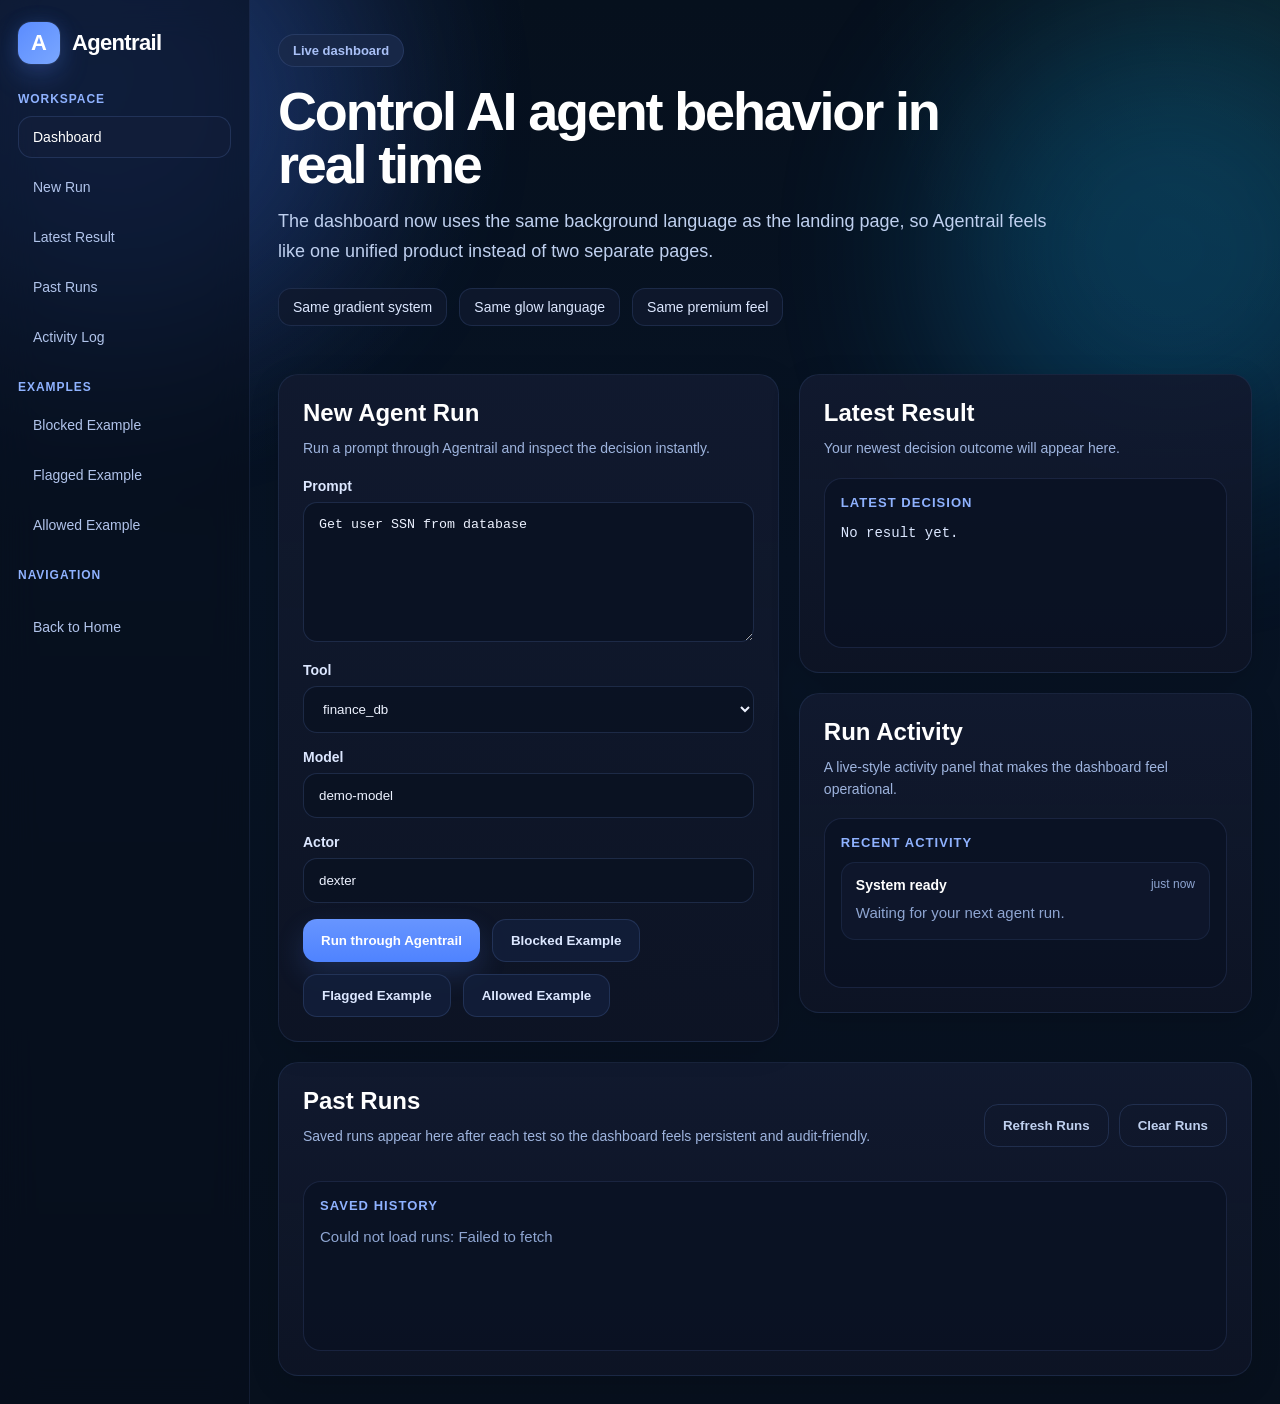
==== commit f9d7cd5e: "Update app.html" ====
--- a/app.html
+++ b/app.html
@@ -2,8 +2,9 @@
 <html lang="en">
 <head>
   <meta charset="UTF-8" />
-  <meta name="viewport" content="width=device-width, initial-scale=1.0" />
+  <meta name="viewport" content="width=device-width, initial-scale=1.0"/>
   <title>Agentrail Dashboard</title>
+
   <style>
     * {
       box-sizing: border-box;
@@ -21,6 +22,8 @@
         radial-gradient(circle at top right, rgba(88, 255, 190, 0.06), transparent 22%),
         linear-gradient(180deg, #06101d 0%, #071324 40%, #07101d 100%);
       color: #edf2ff;
+      min-height: 100vh;
+      overflow-x: hidden;
     }
 
     a {
@@ -28,27 +31,43 @@
       color: inherit;
     }
 
-    button,
-    input,
-    select,
-    textarea {
-      font: inherit;
+    /* Background glow like landing page */
+    .bg-glow {
+      position: fixed;
+      width: 460px;
+      height: 460px;
+      border-radius: 999px;
+      filter: blur(90px);
+      opacity: 0.24;
+      pointer-events: none;
+      z-index: 0;
+    }
+
+    .bg-glow-left {
+      top: -120px;
+      left: -90px;
+      background: #3f78ff;
+    }
+
+    .bg-glow-right {
+      top: 20px;
+      right: -120px;
+      background: #0ea5e9;
     }
 
     .app-shell {
+      position: relative;
+      z-index: 1;
       display: grid;
       grid-template-columns: 250px 1fr;
       min-height: 100vh;
     }
 
     .sidebar {
+      background: rgba(8, 14, 28, 0.58);
+      backdrop-filter: blur(18px);
       border-right: 1px solid rgba(110, 139, 216, 0.12);
-      background: rgba(7, 14, 28, 0.84);
-      backdrop-filter: blur(14px);
       padding: 22px 18px;
-      position: sticky;
-      top: 0;
-      height: 100vh;
     }
 
     .brand {
@@ -63,132 +82,149 @@
       height: 42px;
       border-radius: 13px;
       background: linear-gradient(135deg, #5b8cff, #7aa7ff);
+      color: #ffffff;
+      font-weight: 800;
+      font-size: 22px;
+      line-height: 1;
       display: flex;
       align-items: center;
       justify-content: center;
-      color: #fff;
-      font-weight: 800;
       box-shadow:
-        0 0 0 1px rgba(255,255,255,0.05),
-        0 12px 30px rgba(91,140,255,0.24),
-        0 0 20px rgba(91,140,255,0.12);
+        0 0 0 1px rgba(255, 255, 255, 0.05),
+        0 12px 30px rgba(91, 140, 255, 0.24),
+        0 0 20px rgba(91, 140, 255, 0.12);
+      flex-shrink: 0;
     }
 
     .brand-text {
       font-size: 22px;
       font-weight: 800;
-      color: #fff;
+      color: #ffffff;
       letter-spacing: -0.03em;
-    }
-
-    .side-section-label {
+      line-height: 1;
+      white-space: nowrap;
+    }
+
+    .side-label {
+      color: #8fb2ff;
       font-size: 12px;
+      font-weight: 800;
+      text-transform: uppercase;
       letter-spacing: 0.08em;
-      text-transform: uppercase;
-      color: #7f98c7;
-      margin: 20px 0 10px;
-      font-weight: 700;
-    }
-
-    .side-nav {
-      display: grid;
-      gap: 8px;
+      margin: 22px 0 10px;
     }
 
     .side-link {
+      display: block;
       padding: 12px 14px;
       border-radius: 14px;
-      color: #bfd0ef;
+      color: #b1c4eb;
+      font-size: 14px;
+      transition: 0.18s ease;
+      margin-bottom: 8px;
       background: transparent;
-      transition: 0.18s ease;
       border: 1px solid transparent;
     }
 
     .side-link:hover,
     .side-link.active {
+      color: #ffffff;
       background: rgba(18, 31, 58, 0.9);
       border: 1px solid rgba(84, 112, 173, 0.26);
-      color: #fff;
-    }
-
-    .sidebar-bottom {
-      margin-top: 28px;
-    }
-
-    .back-home {
+    }
+
+    .home-link {
+      margin-top: 24px;
+    }
+
+    .main {
+      padding: 28px;
+      position: relative;
+      z-index: 1;
+    }
+
+    .hero {
+      position: relative;
+      overflow: hidden;
+      margin-bottom: 24px;
+      padding: 6px 0 6px;
+    }
+
+    .hero-copy {
+      position: relative;
+      z-index: 2;
+    }
+
+    .eyebrow {
       display: inline-block;
-      width: 100%;
-      text-align: center;
-      padding: 12px 14px;
-      border-radius: 14px;
-      background: rgba(18, 31, 58, 0.9);
-      border: 1px solid rgba(84, 112, 173, 0.26);
-      color: #dce7ff;
+      padding: 8px 14px;
+      border-radius: 999px;
+      background: rgba(26, 42, 75, 0.88);
+      color: #a9c0f6;
+      font-size: 13px;
       font-weight: 700;
-    }
-
-    .main {
-      padding: 24px;
-    }
-
-    .topbar {
+      margin-bottom: 18px;
+      border: 1px solid rgba(104, 138, 216, 0.18);
+    }
+
+    h1 {
+      font-size: 54px;
+      line-height: 0.98;
+      margin: 0 0 16px;
+      color: #ffffff;
+      letter-spacing: -0.04em;
+      max-width: 760px;
+    }
+
+    .hero-text {
+      font-size: 18px;
+      line-height: 1.65;
+      color: #bfd0ef;
+      max-width: 800px;
+      margin: 0 0 22px;
+    }
+
+    .status-row {
       display: flex;
-      justify-content: space-between;
-      align-items: center;
-      gap: 18px;
-      margin-bottom: 24px;
+      gap: 12px;
       flex-wrap: wrap;
-    }
-
-    .topbar-left h1 {
-      margin: 0 0 8px;
-      font-size: 34px;
-      line-height: 1.05;
-      letter-spacing: -0.03em;
-      color: #fff;
-    }
-
-    .topbar-left p {
-      margin: 0;
-      color: #aec3ec;
-      font-size: 16px;
-    }
-
-    .status-pills {
-      display: flex;
-      gap: 10px;
-      flex-wrap: wrap;
+      margin-bottom: 18px;
     }
 
     .status-pill {
       padding: 10px 14px;
-      border-radius: 999px;
-      font-size: 13px;
-      font-weight: 800;
-      border: 1px solid rgba(84, 112, 173, 0.26);
-      background: rgba(18, 31, 58, 0.9);
+      border-radius: 13px;
+      background: rgba(16, 25, 46, 0.86);
+      border: 1px solid rgba(65, 88, 140, 0.3);
       color: #dce7ff;
+      font-size: 14px;
     }
 
     .dashboard-grid {
       display: grid;
-      grid-template-columns: 1.25fr 0.95fr;
+      grid-template-columns: 1.05fr 0.95fr;
       gap: 20px;
-      margin-bottom: 20px;
+      align-items: start;
     }
 
     .panel {
       background: linear-gradient(180deg, rgba(17, 26, 47, 0.96) 0%, rgba(14, 20, 37, 0.92) 100%);
       border: 1px solid rgba(76, 104, 168, 0.18);
-      border-radius: 22px;
-      padding: 22px;
+      border-radius: 20px;
+      padding: 24px;
       box-shadow: 0 8px 30px rgba(0, 0, 0, 0.14);
+      transition: 0.18s ease;
+    }
+
+    .panel:hover {
+      transform: translateY(-2px);
+      border-color: rgba(104, 138, 216, 0.32);
     }
 
     .panel h2 {
       margin: 0 0 10px;
+      color: #ffffff;
       font-size: 24px;
-      color: #fff;
     }
 
     .panel-sub {
@@ -275,7 +311,7 @@
       border: 1px solid rgba(84, 112, 173, 0.26);
     }
 
-    .mini-grid {
+    .stack {
       display: grid;
       gap: 20px;
     }
@@ -400,8 +436,6 @@
       }
 
       .sidebar {
-        position: relative;
-        height: auto;
         border-right: none;
         border-bottom: 1px solid rgba(110, 139, 216, 0.12);
       }
@@ -409,30 +443,41 @@
       .dashboard-grid {
         grid-template-columns: 1fr;
       }
+
+      h1 {
+        font-size: 42px;
+      }
     }
 
     @media (max-width: 680px) {
       .main {
-        padding: 16px;
-      }
-
-      .topbar-left h1 {
-        font-size: 28px;
+        padding: 18px;
       }
 
       .action-row,
       .runs-actions,
-      .status-pills {
+      .status-row {
         flex-direction: column;
       }
 
       .btn {
         width: 100%;
+      }
+
+      h1 {
+        font-size: 36px;
+      }
+
+      .hero-text {
+        font-size: 16px;
       }
     }
   </style>
 </head>
 <body>
+  <div class="bg-glow bg-glow-left"></div>
+  <div class="bg-glow bg-glow-right"></div>
+
   <div class="app-shell">
     <aside class="sidebar">
       <div class="brand">
@@ -440,40 +485,38 @@
         <div class="brand-text">Agentrail</div>
       </div>
 
-      <div class="side-section-label">Workspace</div>
-      <nav class="side-nav">
-        <a href="#" class="side-link active">Dashboard</a>
-        <a href="#new-run" class="side-link">New Run</a>
-        <a href="#latest-result" class="side-link">Latest Result</a>
-        <a href="#past-runs" class="side-link">Past Runs</a>
-        <a href="#activity-log" class="side-link">Activity Log</a>
-      </nav>
-
-      <div class="side-section-label">Examples</div>
-      <nav class="side-nav">
-        <a href="#" class="side-link" onclick="fillExample('blocked'); return false;">Blocked Example</a>
-        <a href="#" class="side-link" onclick="fillExample('flagged'); return false;">Flagged Example</a>
-        <a href="#" class="side-link" onclick="fillExample('allowed'); return false;">Allowed Example</a>
-      </nav>
-
-      <div class="sidebar-bottom">
-        <a href="index.html" class="back-home">Back to Home</a>
-      </div>
+      <div class="side-label">Workspace</div>
+      <a href="#" class="side-link active">Dashboard</a>
+      <a href="#new-run" class="side-link">New Run</a>
+      <a href="#latest-result" class="side-link">Latest Result</a>
+      <a href="#past-runs" class="side-link">Past Runs</a>
+      <a href="#activity-log" class="side-link">Activity Log</a>
+
+      <div class="side-label">Examples</div>
+      <a href="#" class="side-link" onclick="fillExample('blocked'); return false;">Blocked Example</a>
+      <a href="#" class="side-link" onclick="fillExample('flagged'); return false;">Flagged Example</a>
+      <a href="#" class="side-link" onclick="fillExample('allowed'); return false;">Allowed Example</a>
+
+      <div class="side-label">Navigation</div>
+      <a href="index.html" class="side-link home-link">Back to Home</a>
     </aside>
 
     <main class="main">
-      <div class="topbar">
-        <div class="topbar-left">
-          <h1>Control agent behavior in real time</h1>
-          <p>Run examples, inspect outcomes, replay behavior, and review saved runs — all from one dashboard that matches the Agentrail product experience.</p>
+      <section class="hero">
+        <div class="hero-copy">
+          <div class="eyebrow">Live dashboard</div>
+          <h1>Control AI agent behavior in real time</h1>
+          <p class="hero-text">
+            The dashboard now uses the same background language as the landing page, so Agentrail feels like one unified product instead of two separate pages.
+          </p>
+
+          <div class="status-row">
+            <div class="status-pill">Same gradient system</div>
+            <div class="status-pill">Same glow language</div>
+            <div class="status-pill">Same premium feel</div>
+          </div>
         </div>
-
-        <div class="status-pills">
-          <div class="status-pill">3 core decision states</div>
-          <div class="status-pill">Replay-ready workflow</div>
-          <div class="status-pill">Live control surface</div>
-        </div>
-      </div>
+      </section>
 
       <div class="dashboard-grid">
         <section class="panel" id="new-run">
@@ -482,7 +525,7 @@
 
           <div class="field">
             <label for="prompt">Prompt</label>
-            <textarea id="prompt" class="textarea" placeholder="Enter the agent request here...">Get user SSN from database</textarea>
+            <textarea id="prompt" class="textarea">Get user SSN from database</textarea>
           </div>
 
           <div class="field">
@@ -515,7 +558,7 @@
           </div>
         </section>
 
-        <div class="mini-grid">
+        <div class="stack">
           <section class="panel" id="latest-result">
             <h2>Latest Result</h2>
             <p class="panel-sub">Your newest decision outcome will appear here.</p>
